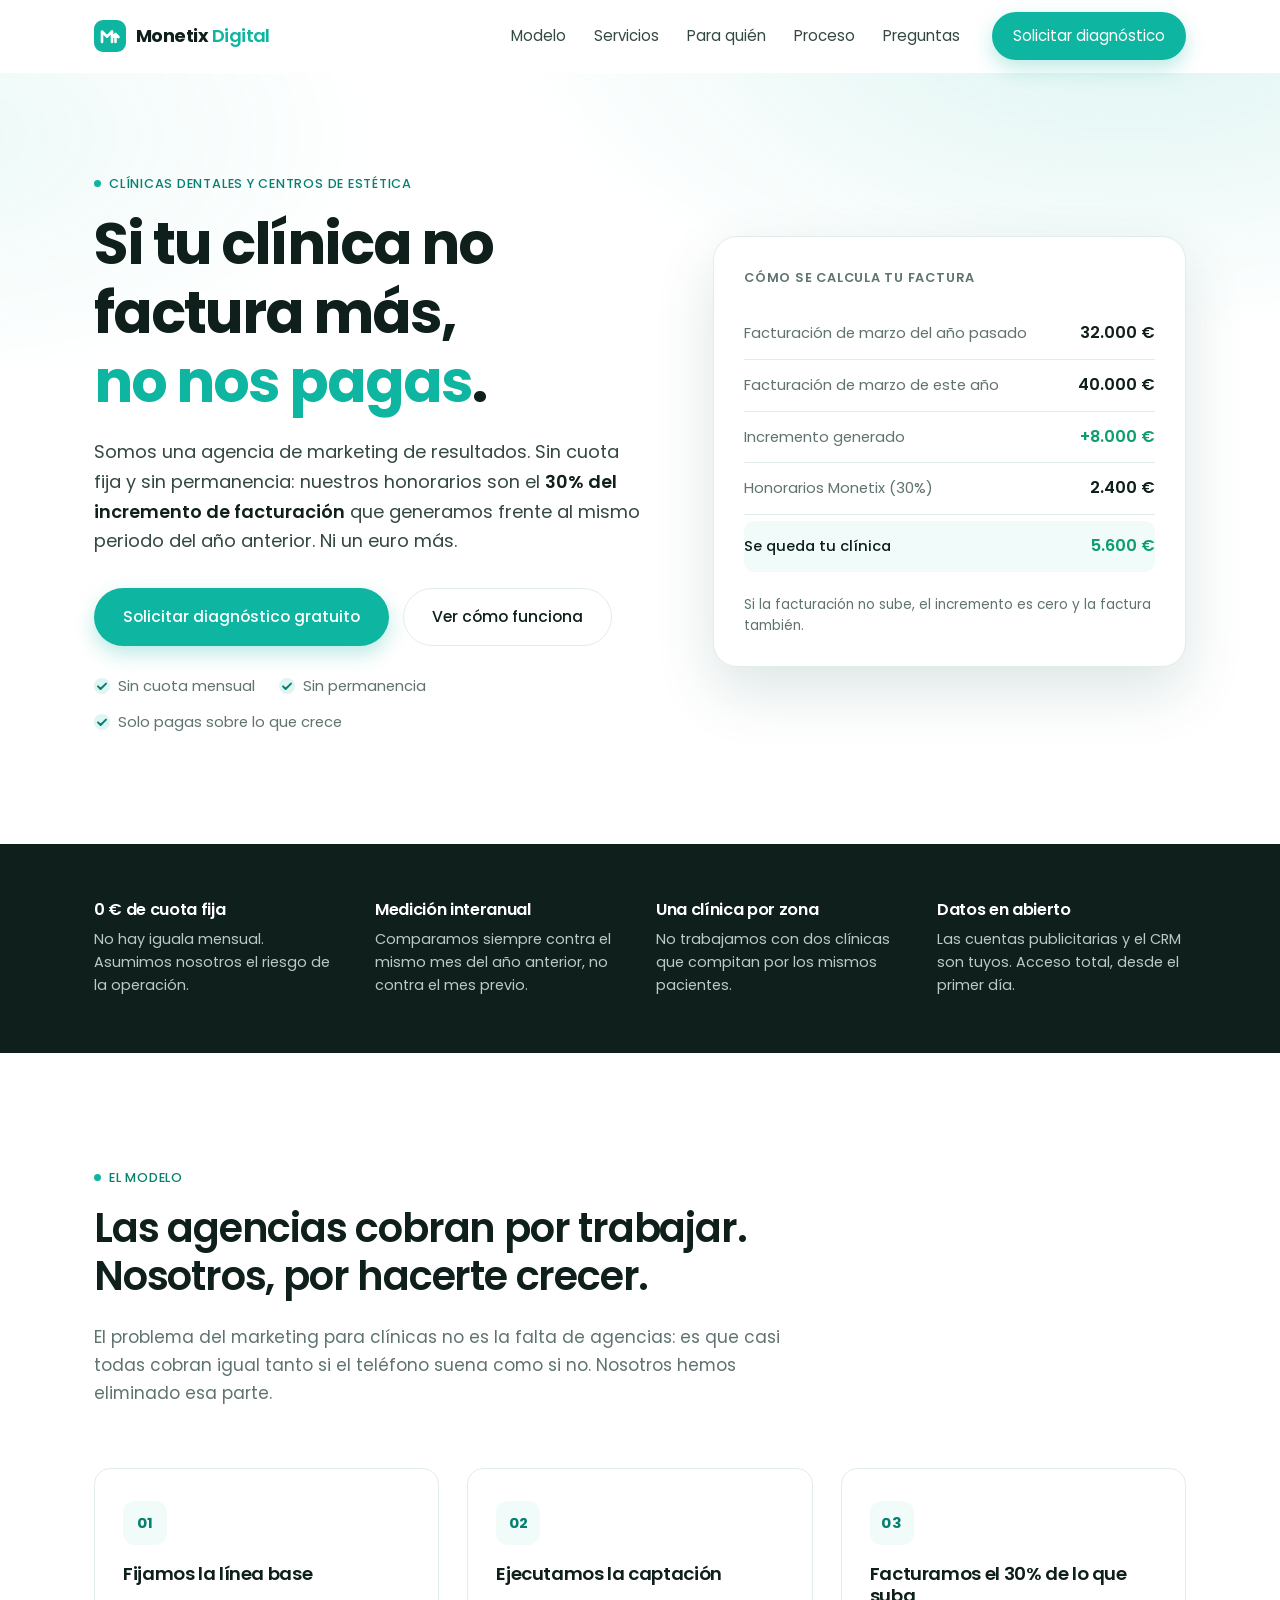
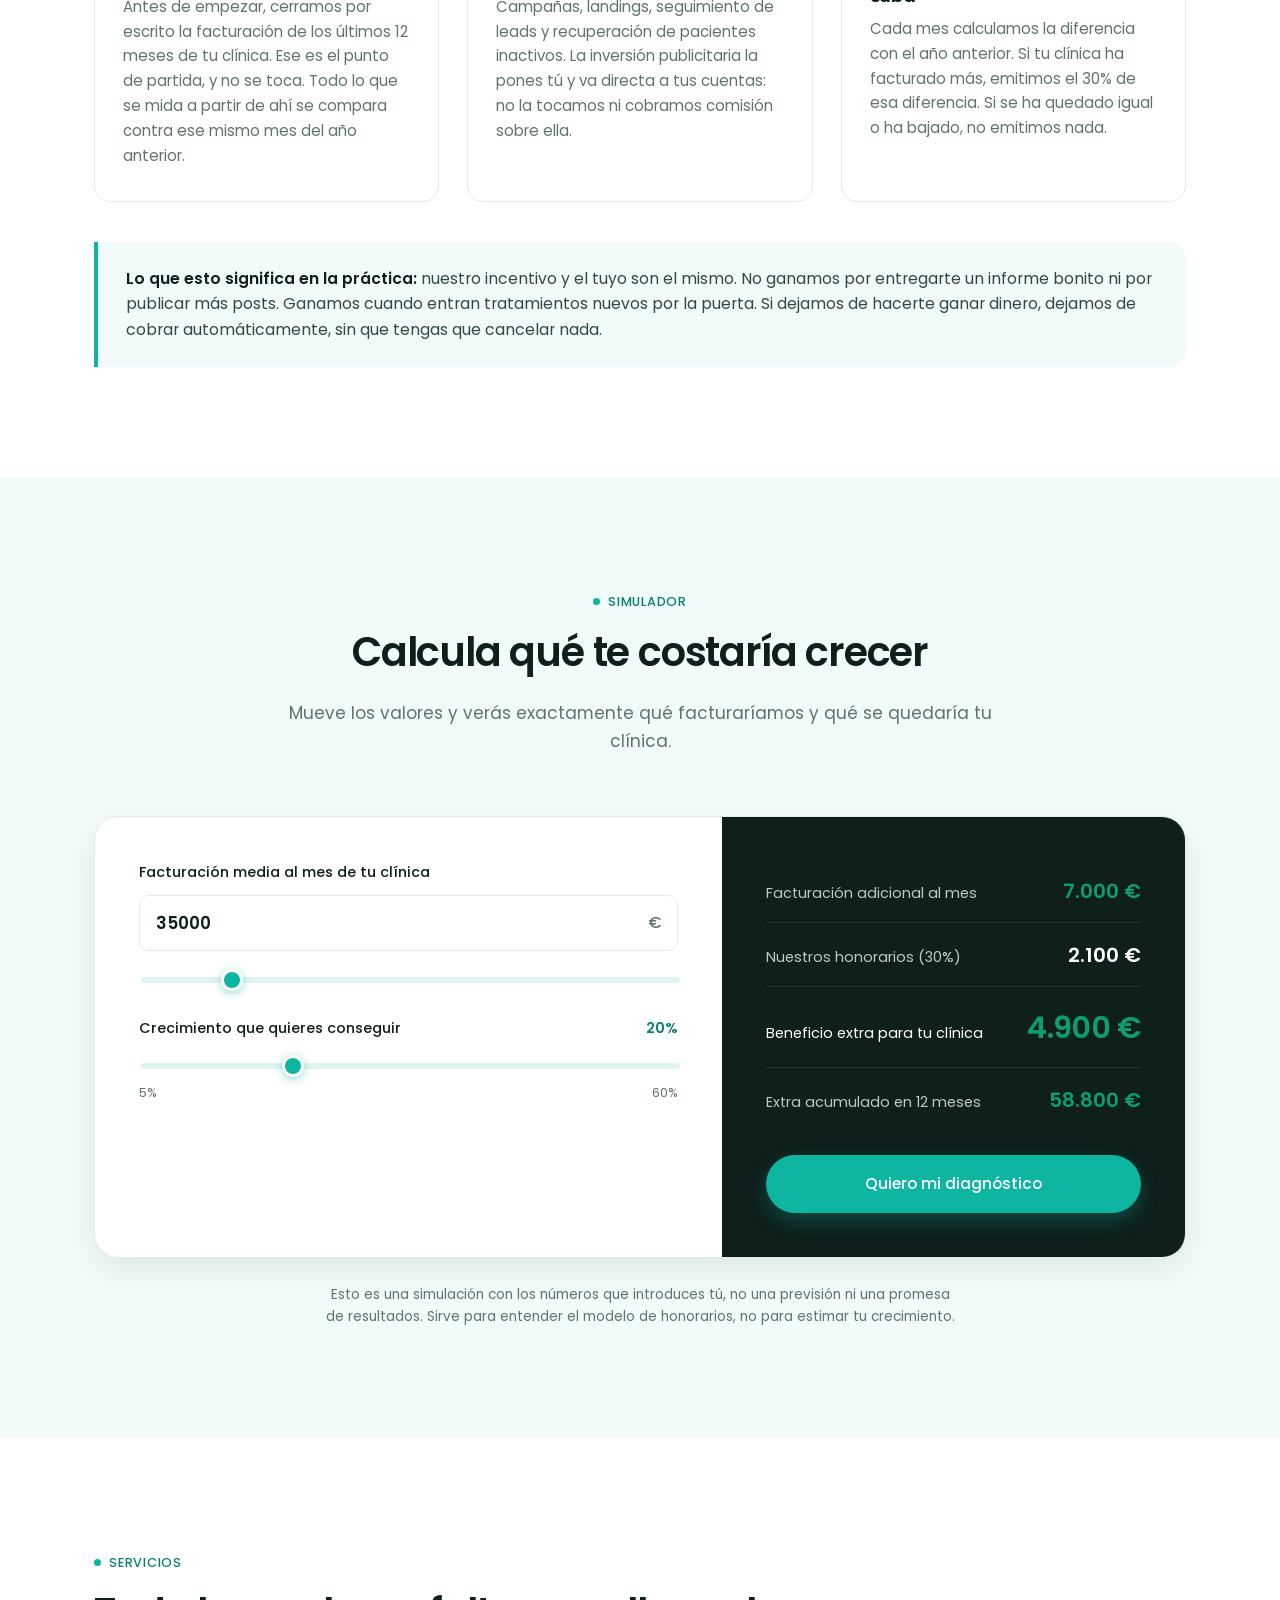
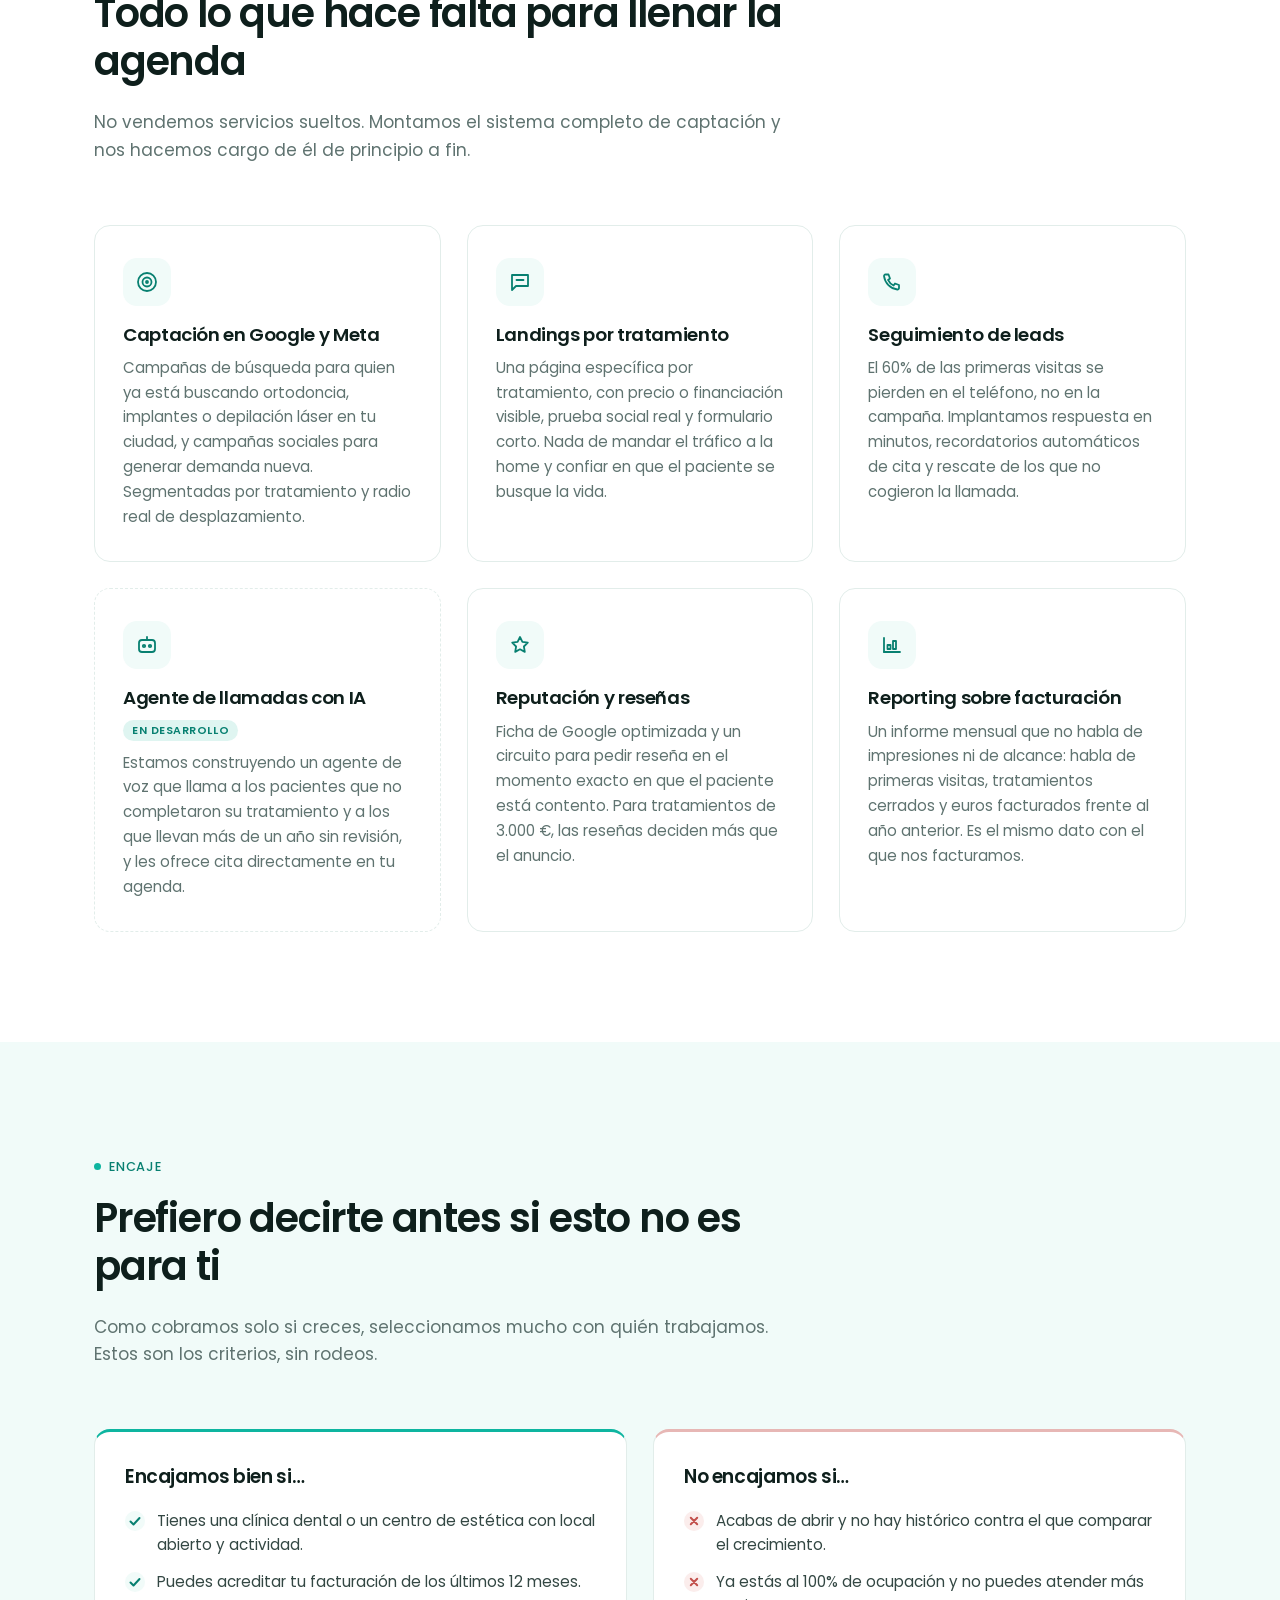
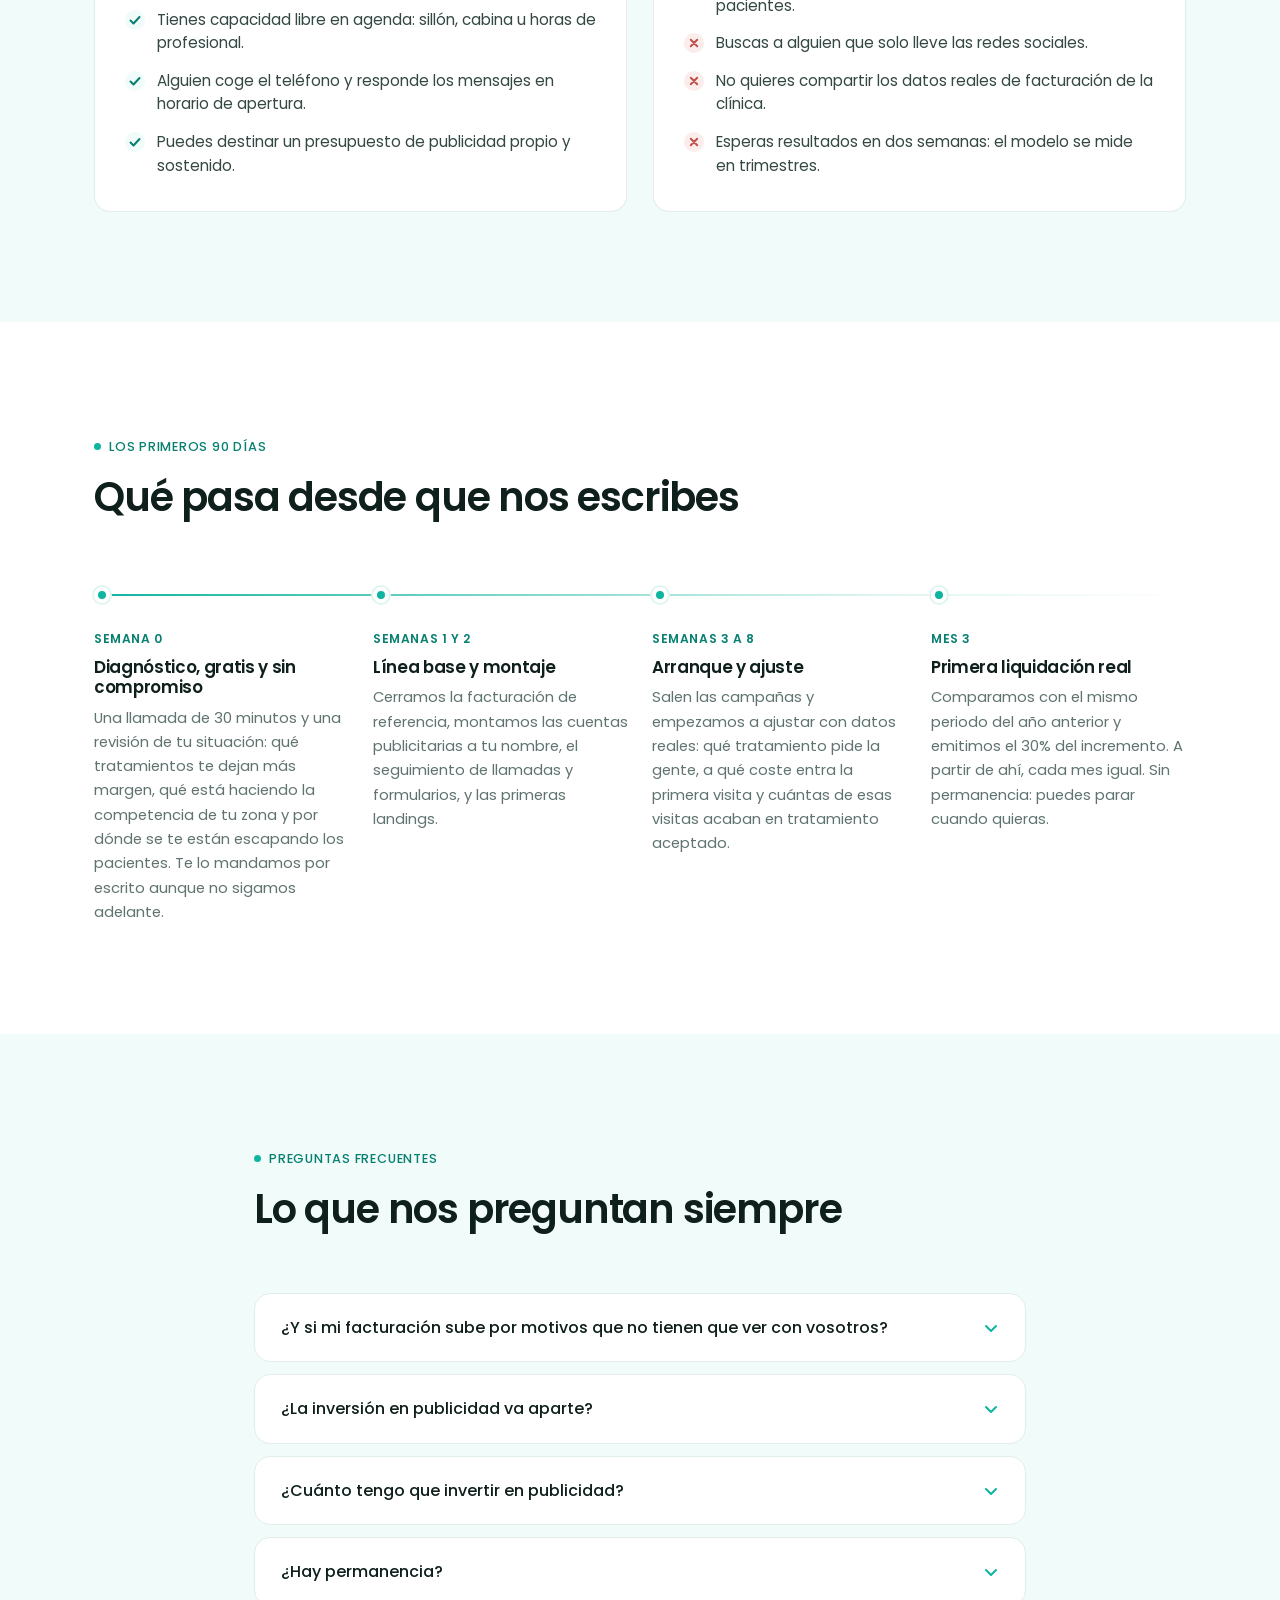
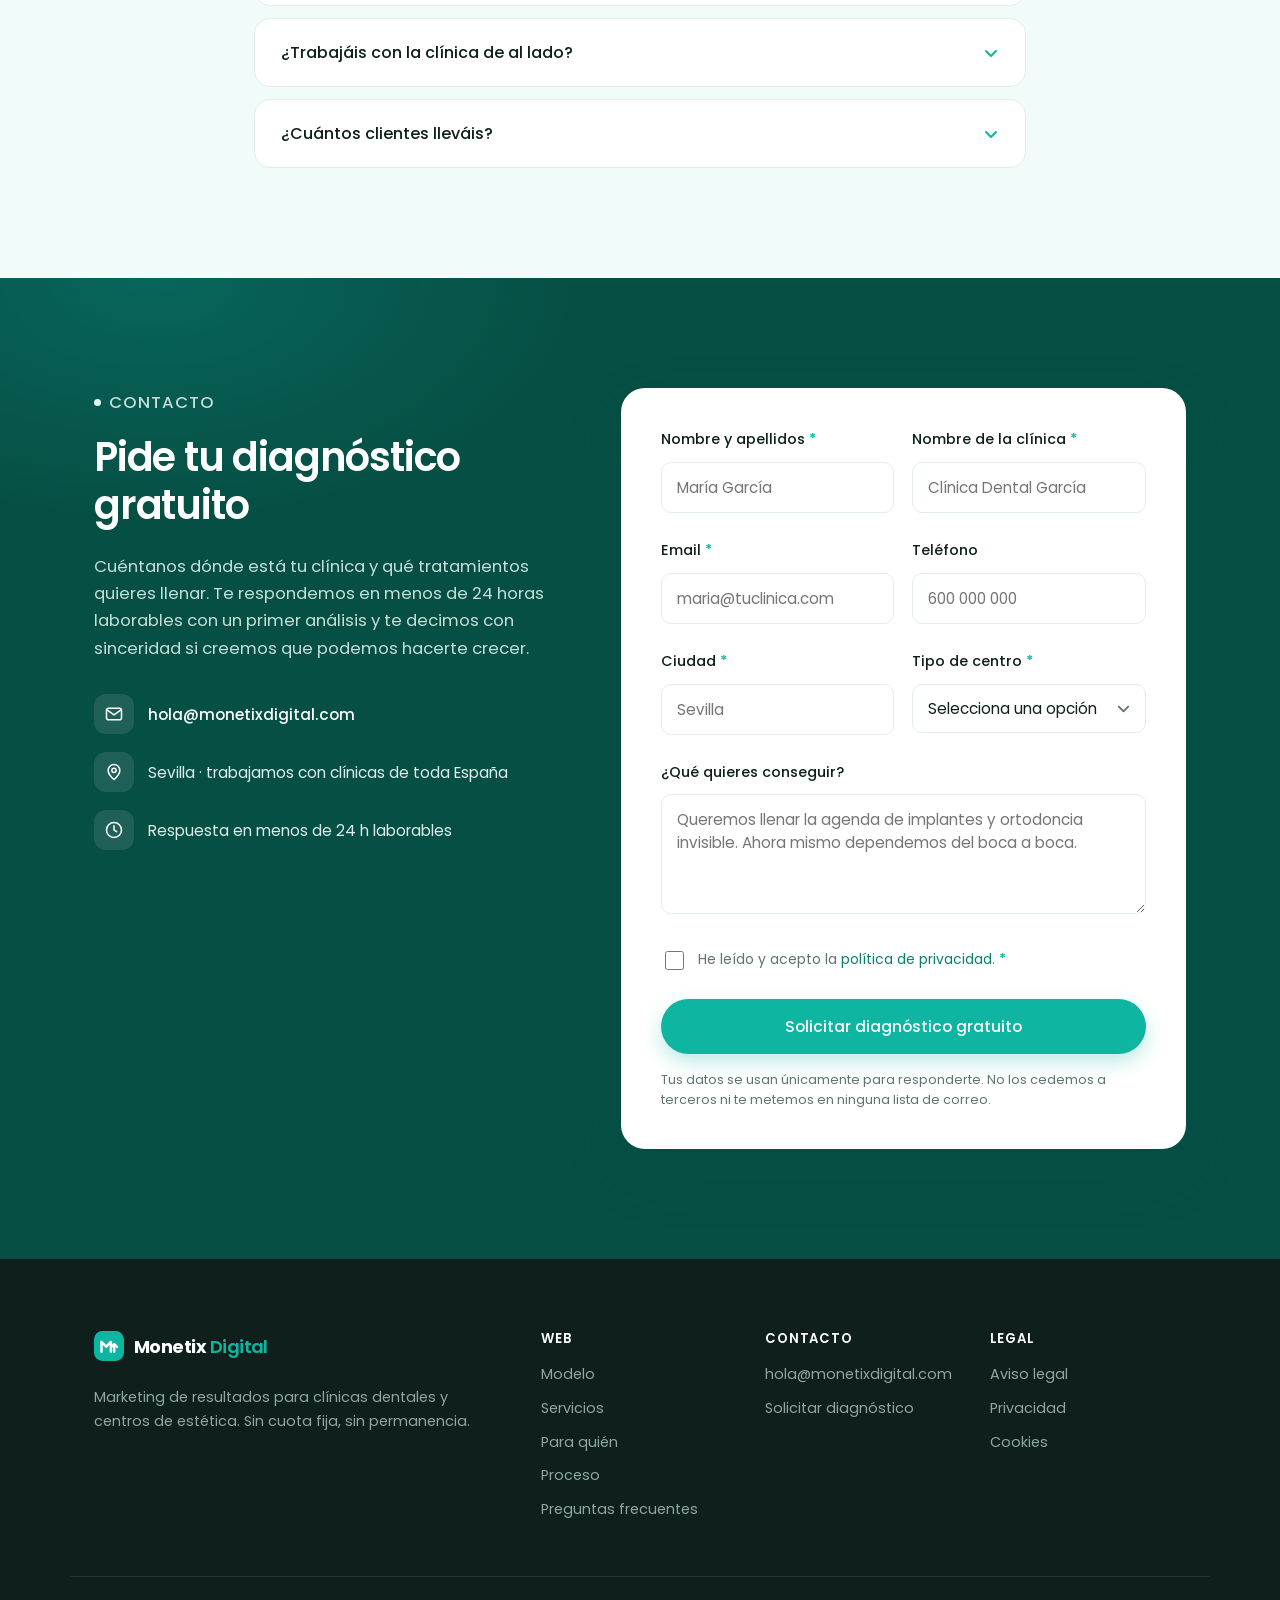
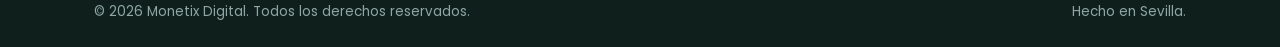
==== index.html @ 1154568d "Crear la web corporativa de Monetix Digital Landing estática (HTML, CSS y JS sin dependencias) para " ====
<!DOCTYPE html>
<html lang="es">
<head>
<meta charset="utf-8">
<meta name="viewport" content="width=device-width, initial-scale=1">
<title>Monetix Digital | Marketing de resultados para clínicas dentales y estética</title>
<meta name="description" content="Agencia de performance para clínicas dentales y centros de estética. Sin cuota fija y sin permanencia: cobramos el 30% del incremento de facturación que generamos. Si no creces, no pagas.">
<meta name="theme-color" content="#0EB5A0">
<link rel="canonical" href="https://monetixdigital.com/">
<link rel="icon" href="assets/img/favicon.svg" type="image/svg+xml">
<link rel="apple-touch-icon" href="assets/img/favicon.svg">

<meta property="og:type" content="website">
<meta property="og:locale" content="es_ES">
<meta property="og:site_name" content="Monetix Digital">
<meta property="og:title" content="Monetix Digital | Marketing de resultados para clínicas dentales y estética">
<meta property="og:description" content="Sin cuota fija y sin permanencia: cobramos el 30% del incremento de facturación que generamos. Si no creces, no pagas.">
<meta property="og:url" content="https://monetixdigital.com/">
<meta property="og:image" content="https://monetixdigital.com/assets/img/og-image.svg">
<meta name="twitter:card" content="summary_large_image">

<link rel="preload" href="assets/fonts/poppins-latin-400.woff2" as="font" type="font/woff2" crossorigin>
<link rel="preload" href="assets/fonts/poppins-latin-600.woff2" as="font" type="font/woff2" crossorigin>
<link rel="stylesheet" href="assets/css/fonts.css">
<link rel="stylesheet" href="assets/css/styles.css">

<script type="application/ld+json">
{
  "@context": "https://schema.org",
  "@type": "ProfessionalService",
  "name": "Monetix Digital",
  "description": "Agencia de marketing de resultados para clínicas dentales y centros de estética. Sin cuota fija: honorarios del 30% sobre el incremento de facturación interanual.",
  "url": "https://monetixdigital.com/",
  "email": "hola@monetixdigital.com",
  "areaServed": "ES",
  "serviceType": "Marketing de resultados para el sector salud y estética",
  "priceRange": "Sin cuota fija. 30% del incremento de facturación interanual."
}
</script>
</head>
<body>

<a class="skip-link" href="#contenido">Saltar al contenido</a>

<header class="header" id="header">
  <div class="container header__inner">
    <a class="logo" href="#inicio" aria-label="Monetix Digital, inicio">
      <span class="logo__mark" aria-hidden="true">
        <svg viewBox="0 0 32 32" width="32" height="32" role="presentation">
          <rect width="32" height="32" rx="9" fill="#0EB5A0"/>
          <path d="M8 22V11.5l5 5.2 5-5.2V22" stroke="#fff" stroke-width="2.6" stroke-linecap="round" stroke-linejoin="round" fill="none"/>
          <path d="M21.5 22V14m0 0 3 3m-3-3-3 3" stroke="#fff" stroke-width="2.6" stroke-linecap="round" stroke-linejoin="round" fill="none"/>
        </svg>
      </span>
      <span class="logo__text">Monetix<span> Digital</span></span>
    </a>

    <nav class="nav" id="nav" aria-label="Navegación principal">
      <a href="#modelo">Modelo</a>
      <a href="#servicios">Servicios</a>
      <a href="#para-quien">Para quién</a>
      <a href="#proceso">Proceso</a>
      <a href="#faq">Preguntas</a>
      <a class="btn btn--primary btn--sm nav__cta" href="#contacto">Solicitar diagnóstico</a>
    </nav>

    <button class="nav-toggle" id="navToggle" aria-expanded="false" aria-controls="nav" aria-label="Abrir menú">
      <span></span><span></span><span></span>
    </button>
  </div>
</header>

<main id="contenido">

  <!-- HERO -->
  <section class="hero" id="inicio">
    <div class="container hero__inner">
      <div class="hero__copy">
        <p class="eyebrow"><span class="dot"></span> Clínicas dentales y centros de estética</p>
        <h1>Si tu clínica no factura más, <span class="hl">no nos pagas</span>.</h1>
        <p class="lede">
          Somos una agencia de marketing de resultados. Sin cuota fija y sin permanencia:
          nuestros honorarios son el <strong>30% del incremento de facturación</strong> que
          generamos frente al mismo periodo del año anterior. Ni un euro más.
        </p>
        <div class="hero__actions">
          <a class="btn btn--primary" href="#contacto">Solicitar diagnóstico gratuito</a>
          <a class="btn btn--ghost" href="#modelo">Ver cómo funciona</a>
        </div>
        <ul class="hero__points">
          <li>Sin cuota mensual</li>
          <li>Sin permanencia</li>
          <li>Solo pagas sobre lo que crece</li>
        </ul>
      </div>

      <aside class="hero__card" aria-label="Ejemplo de cálculo de honorarios">
        <p class="hero__card-title">Cómo se calcula tu factura</p>
        <ul class="calc-rows">
          <li>
            <span>Facturación de marzo del año pasado</span>
            <strong>32.000 €</strong>
          </li>
          <li>
            <span>Facturación de marzo de este año</span>
            <strong>40.000 €</strong>
          </li>
          <li class="calc-rows__sum">
            <span>Incremento generado</span>
            <strong class="pos">+8.000 €</strong>
          </li>
          <li class="calc-rows__fee">
            <span>Honorarios Monetix (30%)</span>
            <strong>2.400 €</strong>
          </li>
          <li class="calc-rows__net">
            <span>Se queda tu clínica</span>
            <strong class="pos">5.600 €</strong>
          </li>
        </ul>
        <p class="hero__card-foot">
          Si la facturación no sube, el incremento es cero y la factura también.
        </p>
      </aside>
    </div>
  </section>

  <!-- BANDA DE VALOR -->
  <section class="strip" aria-label="Nuestros compromisos">
    <div class="container strip__grid">
      <div class="strip__item">
        <h3>0 € de cuota fija</h3>
        <p>No hay iguala mensual. Asumimos nosotros el riesgo de la operación.</p>
      </div>
      <div class="strip__item">
        <h3>Medición interanual</h3>
        <p>Comparamos siempre contra el mismo mes del año anterior, no contra el mes previo.</p>
      </div>
      <div class="strip__item">
        <h3>Una clínica por zona</h3>
        <p>No trabajamos con dos clínicas que compitan por los mismos pacientes.</p>
      </div>
      <div class="strip__item">
        <h3>Datos en abierto</h3>
        <p>Las cuentas publicitarias y el CRM son tuyos. Acceso total, desde el primer día.</p>
      </div>
    </div>
  </section>

  <!-- MODELO -->
  <section class="section" id="modelo">
    <div class="container">
      <div class="section__head">
        <p class="eyebrow"><span class="dot"></span> El modelo</p>
        <h2>Las agencias cobran por trabajar. Nosotros, por hacerte crecer.</h2>
        <p class="section__sub">
          El problema del marketing para clínicas no es la falta de agencias: es que casi todas
          cobran igual tanto si el teléfono suena como si no. Nosotros hemos eliminado esa parte.
        </p>
      </div>

      <ol class="steps">
        <li class="step">
          <span class="step__num">01</span>
          <h3>Fijamos la línea base</h3>
          <p>
            Antes de empezar, cerramos por escrito la facturación de los últimos 12 meses de tu
            clínica. Ese es el punto de partida, y no se toca. Todo lo que se mida a partir de ahí
            se compara contra ese mismo mes del año anterior.
          </p>
        </li>
        <li class="step">
          <span class="step__num">02</span>
          <h3>Ejecutamos la captación</h3>
          <p>
            Campañas, landings, seguimiento de leads y recuperación de pacientes inactivos.
            La inversión publicitaria la pones tú y va directa a tus cuentas: no la tocamos
            ni cobramos comisión sobre ella.
          </p>
        </li>
        <li class="step">
          <span class="step__num">03</span>
          <h3>Facturamos el 30% de lo que suba</h3>
          <p>
            Cada mes calculamos la diferencia con el año anterior. Si tu clínica ha facturado
            más, emitimos el 30% de esa diferencia. Si se ha quedado igual o ha bajado,
            no emitimos nada.
          </p>
        </li>
      </ol>

      <div class="note">
        <strong>Lo que esto significa en la práctica:</strong> nuestro incentivo y el tuyo son el mismo.
        No ganamos por entregarte un informe bonito ni por publicar más posts. Ganamos cuando entran
        tratamientos nuevos por la puerta. Si dejamos de hacerte ganar dinero, dejamos de cobrar
        automáticamente, sin que tengas que cancelar nada.
      </div>
    </div>
  </section>

  <!-- CALCULADORA -->
  <section class="section section--tint" id="calculadora">
    <div class="container">
      <div class="section__head section__head--center">
        <p class="eyebrow"><span class="dot"></span> Simulador</p>
        <h2>Calcula qué te costaría crecer</h2>
        <p class="section__sub">
          Mueve los valores y verás exactamente qué facturaríamos y qué se quedaría tu clínica.
        </p>
      </div>

      <div class="calc" id="calc">
        <div class="calc__controls">
          <div class="field">
            <label for="facturacion">Facturación media al mes de tu clínica</label>
            <div class="input-money">
              <input type="number" id="facturacion" value="35000" min="1000" max="500000" step="1000" inputmode="numeric">
              <span>€</span>
            </div>
            <input type="range" id="facturacionRange" value="35000" min="5000" max="200000" step="1000" aria-label="Facturación mensual con deslizador">
          </div>

          <div class="field">
            <label for="crecimiento">Crecimiento que quieres conseguir <output id="crecimientoOut">20%</output></label>
            <input type="range" id="crecimiento" value="20" min="5" max="60" step="1">
            <div class="range-scale"><span>5%</span><span>60%</span></div>
          </div>
        </div>

        <div class="calc__result" aria-live="polite">
          <div class="calc__result-row">
            <span>Facturación adicional al mes</span>
            <strong id="outIncremento" class="pos">7.000 €</strong>
          </div>
          <div class="calc__result-row">
            <span>Nuestros honorarios (30%)</span>
            <strong id="outFee">2.100 €</strong>
          </div>
          <div class="calc__result-row calc__result-row--main">
            <span>Beneficio extra para tu clínica</span>
            <strong id="outNeto" class="pos">4.900 €</strong>
          </div>
          <div class="calc__result-row calc__result-row--year">
            <span>Extra acumulado en 12 meses</span>
            <strong id="outAnual" class="pos">58.800 €</strong>
          </div>
          <a class="btn btn--primary btn--block" href="#contacto">Quiero mi diagnóstico</a>
        </div>
      </div>

      <p class="disclaimer">
        Esto es una simulación con los números que introduces tú, no una previsión ni una promesa
        de resultados. Sirve para entender el modelo de honorarios, no para estimar tu crecimiento.
      </p>
    </div>
  </section>

  <!-- SERVICIOS -->
  <section class="section" id="servicios">
    <div class="container">
      <div class="section__head">
        <p class="eyebrow"><span class="dot"></span> Servicios</p>
        <h2>Todo lo que hace falta para llenar la agenda</h2>
        <p class="section__sub">
          No vendemos servicios sueltos. Montamos el sistema completo de captación y nos hacemos
          cargo de él de principio a fin.
        </p>
      </div>

      <div class="cards">
        <article class="card">
          <span class="card__icon" aria-hidden="true">
            <svg viewBox="0 0 24 24" fill="none" stroke="currentColor" stroke-width="1.8" stroke-linecap="round" stroke-linejoin="round"><circle cx="12" cy="12" r="9"/><circle cx="12" cy="12" r="4.5"/><circle cx="12" cy="12" r="1"/></svg>
          </span>
          <h3>Captación en Google y Meta</h3>
          <p>
            Campañas de búsqueda para quien ya está buscando ortodoncia, implantes o depilación
            láser en tu ciudad, y campañas sociales para generar demanda nueva. Segmentadas por
            tratamiento y radio real de desplazamiento.
          </p>
        </article>

        <article class="card">
          <span class="card__icon" aria-hidden="true">
            <svg viewBox="0 0 24 24" fill="none" stroke="currentColor" stroke-width="1.8" stroke-linecap="round" stroke-linejoin="round"><path d="M4 5h16v11H8l-4 4z"/><path d="M8.5 10h7"/></svg>
          </span>
          <h3>Landings por tratamiento</h3>
          <p>
            Una página específica por tratamiento, con precio o financiación visible, prueba
            social real y formulario corto. Nada de mandar el tráfico a la home y confiar en
            que el paciente se busque la vida.
          </p>
        </article>

        <article class="card">
          <span class="card__icon" aria-hidden="true">
            <svg viewBox="0 0 24 24" fill="none" stroke="currentColor" stroke-width="1.8" stroke-linecap="round" stroke-linejoin="round"><path d="M5.5 4.5h3l1.5 4-2 1.4a12 12 0 0 0 5.6 5.6l1.4-2 4 1.5v3a1.5 1.5 0 0 1-1.7 1.5A15.5 15.5 0 0 1 4 6.2 1.5 1.5 0 0 1 5.5 4.5z"/></svg>
          </span>
          <h3>Seguimiento de leads</h3>
          <p>
            El 60% de las primeras visitas se pierden en el teléfono, no en la campaña.
            Implantamos respuesta en minutos, recordatorios automáticos de cita y rescate
            de los que no cogieron la llamada.
          </p>
        </article>

        <article class="card card--soon">
          <span class="card__icon" aria-hidden="true">
            <svg viewBox="0 0 24 24" fill="none" stroke="currentColor" stroke-width="1.8" stroke-linecap="round" stroke-linejoin="round"><rect x="4" y="7" width="16" height="12" rx="3"/><path d="M12 7V4"/><circle cx="9" cy="13" r="1.2"/><circle cx="15" cy="13" r="1.2"/></svg>
          </span>
          <h3>Agente de llamadas con IA <span class="tag">En desarrollo</span></h3>
          <p>
            Estamos construyendo un agente de voz que llama a los pacientes que no completaron
            su tratamiento y a los que llevan más de un año sin revisión, y les ofrece cita
            directamente en tu agenda.
          </p>
        </article>

        <article class="card">
          <span class="card__icon" aria-hidden="true">
            <svg viewBox="0 0 24 24" fill="none" stroke="currentColor" stroke-width="1.8" stroke-linecap="round" stroke-linejoin="round"><path d="m12 4 2.4 4.9 5.4.8-3.9 3.8.9 5.4-4.8-2.6-4.8 2.6.9-5.4L4.2 9.7l5.4-.8z"/></svg>
          </span>
          <h3>Reputación y reseñas</h3>
          <p>
            Ficha de Google optimizada y un circuito para pedir reseña en el momento exacto en
            que el paciente está contento. Para tratamientos de 3.000 €, las reseñas deciden
            más que el anuncio.
          </p>
        </article>

        <article class="card">
          <span class="card__icon" aria-hidden="true">
            <svg viewBox="0 0 24 24" fill="none" stroke="currentColor" stroke-width="1.8" stroke-linecap="round" stroke-linejoin="round"><path d="M4 19V5"/><path d="M4 19h16"/><rect x="7.5" y="12" width="3" height="4"/><rect x="13" y="8" width="3" height="8"/></svg>
          </span>
          <h3>Reporting sobre facturación</h3>
          <p>
            Un informe mensual que no habla de impresiones ni de alcance: habla de primeras
            visitas, tratamientos cerrados y euros facturados frente al año anterior. Es el
            mismo dato con el que nos facturamos.
          </p>
        </article>
      </div>
    </div>
  </section>

  <!-- PARA QUIEN -->
  <section class="section section--tint" id="para-quien">
    <div class="container">
      <div class="section__head">
        <p class="eyebrow"><span class="dot"></span> Encaje</p>
        <h2>Prefiero decirte antes si esto no es para ti</h2>
        <p class="section__sub">
          Como cobramos solo si creces, seleccionamos mucho con quién trabajamos. Estos son
          los criterios, sin rodeos.
        </p>
      </div>

      <div class="fit">
        <div class="fit__col fit__col--yes">
          <h3>Encajamos bien si…</h3>
          <ul>
            <li>Tienes una clínica dental o un centro de estética con local abierto y actividad.</li>
            <li>Puedes acreditar tu facturación de los últimos 12 meses.</li>
            <li>Tienes capacidad libre en agenda: sillón, cabina u horas de profesional.</li>
            <li>Alguien coge el teléfono y responde los mensajes en horario de apertura.</li>
            <li>Puedes destinar un presupuesto de publicidad propio y sostenido.</li>
          </ul>
        </div>
        <div class="fit__col fit__col--no">
          <h3>No encajamos si…</h3>
          <ul>
            <li>Acabas de abrir y no hay histórico contra el que comparar el crecimiento.</li>
            <li>Ya estás al 100% de ocupación y no puedes atender más pacientes.</li>
            <li>Buscas a alguien que solo lleve las redes sociales.</li>
            <li>No quieres compartir los datos reales de facturación de la clínica.</li>
            <li>Esperas resultados en dos semanas: el modelo se mide en trimestres.</li>
          </ul>
        </div>
      </div>
    </div>
  </section>

  <!-- PROCESO -->
  <section class="section" id="proceso">
    <div class="container">
      <div class="section__head">
        <p class="eyebrow"><span class="dot"></span> Los primeros 90 días</p>
        <h2>Qué pasa desde que nos escribes</h2>
      </div>

      <div class="timeline">
        <div class="tl">
          <span class="tl__tag">Semana 0</span>
          <h3>Diagnóstico, gratis y sin compromiso</h3>
          <p>
            Una llamada de 30 minutos y una revisión de tu situación: qué tratamientos te dejan
            más margen, qué está haciendo la competencia de tu zona y por dónde se te están
            escapando los pacientes. Te lo mandamos por escrito aunque no sigamos adelante.
          </p>
        </div>
        <div class="tl">
          <span class="tl__tag">Semanas 1 y 2</span>
          <h3>Línea base y montaje</h3>
          <p>
            Cerramos la facturación de referencia, montamos las cuentas publicitarias a tu
            nombre, el seguimiento de llamadas y formularios, y las primeras landings.
          </p>
        </div>
        <div class="tl">
          <span class="tl__tag">Semanas 3 a 8</span>
          <h3>Arranque y ajuste</h3>
          <p>
            Salen las campañas y empezamos a ajustar con datos reales: qué tratamiento pide la
            gente, a qué coste entra la primera visita y cuántas de esas visitas acaban en
            tratamiento aceptado.
          </p>
        </div>
        <div class="tl">
          <span class="tl__tag">Mes 3</span>
          <h3>Primera liquidación real</h3>
          <p>
            Comparamos con el mismo periodo del año anterior y emitimos el 30% del incremento.
            A partir de ahí, cada mes igual. Sin permanencia: puedes parar cuando quieras.
          </p>
        </div>
      </div>
    </div>
  </section>

  <!-- FAQ -->
  <section class="section section--tint" id="faq">
    <div class="container container--narrow">
      <div class="section__head">
        <p class="eyebrow"><span class="dot"></span> Preguntas frecuentes</p>
        <h2>Lo que nos preguntan siempre</h2>
      </div>

      <div class="faq">
        <details>
          <summary>¿Y si mi facturación sube por motivos que no tienen que ver con vosotros?</summary>
          <p>
            Es la pregunta justa. Por eso la línea base se fija por escrito antes de empezar y se
            revisa la estacionalidad de tu clínica. Si hay un factor externo evidente —abres una
            segunda consulta, cierra la clínica de enfrente, entras en una aseguradora nueva— se
            descuenta del cálculo. Lo pactamos en el contrato, no al final del mes.
          </p>
        </details>
        <details>
          <summary>¿La inversión en publicidad va aparte?</summary>
          <p>
            Sí. El presupuesto de anuncios lo pones tú y se paga directamente desde tus cuentas
            de Google y Meta, a tu nombre. No pasa por nosotros y no cobramos ningún porcentaje
            sobre él. Nuestros honorarios son única y exclusivamente ese 30% del incremento.
          </p>
        </details>
        <details>
          <summary>¿Cuánto tengo que invertir en publicidad?</summary>
          <p>
            Depende de tu ciudad y de los tratamientos que quieras potenciar, pero por debajo de
            cierto umbral no hay datos suficientes para optimizar y el modelo no funciona para
            ninguna de las dos partes. En el diagnóstico te damos una cifra concreta para tu caso
            antes de que te comprometas a nada.
          </p>
        </details>
        <details>
          <summary>¿Hay permanencia?</summary>
          <p>
            No. Puedes dejarlo cuando quieras avisando con 30 días, y te llevas las cuentas, las
            landings y los datos, porque siempre han estado a tu nombre. El modelo se sostiene
            porque nos interesa que te quedes por resultados, no por contrato.
          </p>
        </details>
        <details>
          <summary>¿Trabajáis con la clínica de al lado?</summary>
          <p>
            No. Trabajamos con una única clínica por zona de influencia. Si ya tenemos un cliente
            que compite por tus mismos pacientes, te lo decimos en la primera llamada.
          </p>
        </details>
        <details>
          <summary>¿Cuántos clientes lleváis?</summary>
          <p>
            Monetix Digital es un proyecto joven y estamos incorporando ahora las primeras
            clínicas. Preferimos decirlo claro antes que enseñarte logos prestados: lo que
            ponemos encima de la mesa es un modelo en el que no cobramos si no funcionamos, y
            plazas limitadas por zona mientras la cartera es pequeña.
          </p>
        </details>
      </div>
    </div>
  </section>

  <!-- CONTACTO -->
  <section class="section section--contact" id="contacto">
    <div class="container contact">
      <div class="contact__copy">
        <p class="eyebrow eyebrow--light"><span class="dot"></span> Contacto</p>
        <h2>Pide tu diagnóstico gratuito</h2>
        <p>
          Cuéntanos dónde está tu clínica y qué tratamientos quieres llenar. Te respondemos en
          menos de 24 horas laborables con un primer análisis y te decimos con sinceridad si
          creemos que podemos hacerte crecer.
        </p>
        <ul class="contact__list">
          <li>
            <span aria-hidden="true">
              <svg viewBox="0 0 24 24" fill="none" stroke="currentColor" stroke-width="1.8" stroke-linecap="round" stroke-linejoin="round"><rect x="3" y="5" width="18" height="14" rx="2.5"/><path d="m3.5 7 8.5 6 8.5-6"/></svg>
            </span>
            <a href="mailto:hola@monetixdigital.com">hola@monetixdigital.com</a>
          </li>
          <li>
            <span aria-hidden="true">
              <svg viewBox="0 0 24 24" fill="none" stroke="currentColor" stroke-width="1.8" stroke-linecap="round" stroke-linejoin="round"><path d="M12 21s7-5.6 7-11a7 7 0 1 0-14 0c0 5.4 7 11 7 11z"/><circle cx="12" cy="10" r="2.6"/></svg>
            </span>
            Sevilla · trabajamos con clínicas de toda España
          </li>
          <li>
            <span aria-hidden="true">
              <svg viewBox="0 0 24 24" fill="none" stroke="currentColor" stroke-width="1.8" stroke-linecap="round" stroke-linejoin="round"><circle cx="12" cy="12" r="9"/><path d="M12 7v5l3.2 2"/></svg>
            </span>
            Respuesta en menos de 24 h laborables
          </li>
        </ul>
      </div>

      <div class="contact__form-wrap">
        <form class="form" id="contactForm" method="post" action="api/contacto.php" novalidate>
          <div class="form__row">
            <div class="field">
              <label for="nombre">Nombre y apellidos <span class="req">*</span></label>
              <input type="text" id="nombre" name="nombre" required autocomplete="name" placeholder="María García">
            </div>
            <div class="field">
              <label for="clinica">Nombre de la clínica <span class="req">*</span></label>
              <input type="text" id="clinica" name="clinica" required autocomplete="organization" placeholder="Clínica Dental García">
            </div>
          </div>

          <div class="form__row">
            <div class="field">
              <label for="email">Email <span class="req">*</span></label>
              <input type="email" id="email" name="email" required autocomplete="email" placeholder="maria@tuclinica.com">
            </div>
            <div class="field">
              <label for="telefono">Teléfono</label>
              <input type="tel" id="telefono" name="telefono" autocomplete="tel" placeholder="600 000 000">
            </div>
          </div>

          <div class="form__row">
            <div class="field">
              <label for="ciudad">Ciudad <span class="req">*</span></label>
              <input type="text" id="ciudad" name="ciudad" required placeholder="Sevilla">
            </div>
            <div class="field">
              <label for="sector">Tipo de centro <span class="req">*</span></label>
              <select id="sector" name="sector" required>
                <option value="">Selecciona una opción</option>
                <option value="Clínica dental">Clínica dental</option>
                <option value="Centro de estética">Centro de estética</option>
                <option value="Medicina estética">Medicina estética</option>
                <option value="Otro">Otro</option>
              </select>
            </div>
          </div>

          <div class="field">
            <label for="mensaje">¿Qué quieres conseguir?</label>
            <textarea id="mensaje" name="mensaje" rows="4" placeholder="Queremos llenar la agenda de implantes y ortodoncia invisible. Ahora mismo dependemos del boca a boca."></textarea>
          </div>

          <!-- Trampa antispam: invisible para personas -->
          <div class="hp" aria-hidden="true">
            <label for="web">No rellenar este campo</label>
            <input type="text" id="web" name="web" tabindex="-1" autocomplete="off">
          </div>

          <div class="field field--check">
            <input type="checkbox" id="privacidad" name="privacidad" required>
            <label for="privacidad">
              He leído y acepto la <a href="privacidad.html" target="_blank" rel="noopener">política de privacidad</a>. <span class="req">*</span>
            </label>
          </div>

          <button type="submit" class="btn btn--primary btn--block" id="submitBtn">Solicitar diagnóstico gratuito</button>
          <p class="form__status" id="formStatus" role="status" aria-live="polite"></p>
          <p class="form__legal">
            Tus datos se usan únicamente para responderte. No los cedemos a terceros ni te
            metemos en ninguna lista de correo.
          </p>
        </form>
      </div>
    </div>
  </section>

</main>

<footer class="footer">
  <div class="container footer__inner">
    <div class="footer__brand">
      <a class="logo logo--footer" href="#inicio">
        <span class="logo__mark" aria-hidden="true">
          <svg viewBox="0 0 32 32" width="30" height="30" role="presentation">
            <rect width="32" height="32" rx="9" fill="#0EB5A0"/>
            <path d="M8 22V11.5l5 5.2 5-5.2V22" stroke="#fff" stroke-width="2.6" stroke-linecap="round" stroke-linejoin="round" fill="none"/>
            <path d="M21.5 22V14m0 0 3 3m-3-3-3 3" stroke="#fff" stroke-width="2.6" stroke-linecap="round" stroke-linejoin="round" fill="none"/>
          </svg>
        </span>
        <span class="logo__text">Monetix<span> Digital</span></span>
      </a>
      <p>
        Marketing de resultados para clínicas dentales y centros de estética.
        Sin cuota fija, sin permanencia.
      </p>
    </div>

    <nav class="footer__nav" aria-label="Enlaces del pie">
      <div>
        <h4>Web</h4>
        <a href="#modelo">Modelo</a>
        <a href="#servicios">Servicios</a>
        <a href="#para-quien">Para quién</a>
        <a href="#proceso">Proceso</a>
        <a href="#faq">Preguntas frecuentes</a>
      </div>
      <div>
        <h4>Contacto</h4>
        <a href="mailto:hola@monetixdigital.com">hola@monetixdigital.com</a>
        <a href="#contacto">Solicitar diagnóstico</a>
      </div>
      <div>
        <h4>Legal</h4>
        <a href="aviso-legal.html">Aviso legal</a>
        <a href="privacidad.html">Privacidad</a>
        <a href="cookies.html">Cookies</a>
      </div>
    </nav>
  </div>
  <div class="container footer__bottom">
    <p>&copy; <span id="year">2026</span> Monetix Digital. Todos los derechos reservados.</p>
    <p>Hecho en Sevilla.</p>
  </div>
</footer>

<script src="assets/js/main.js" defer></script>
</body>
</html>
---- assets/css/fonts.css ----
/* Poppins — auto-alojada. Evita la conexión con Google Fonts. */

/* latin */
@font-face {
  font-family: 'Poppins';
  font-style: normal;
  font-weight: 400;
  font-display: swap;
  src: url('../fonts/poppins-latin-400.woff2') format('woff2');
  unicode-range: U+0000-00FF, U+0131, U+0152-0153, U+02BB-02BC, U+02C6, U+02DA, U+02DC, U+0304, U+0308, U+0329, U+2000-206F, U+20AC, U+2122, U+2191, U+2193, U+2212, U+2215, U+FEFF, U+FFFD;
}

/* latin-ext */
@font-face {
  font-family: 'Poppins';
  font-style: normal;
  font-weight: 400;
  font-display: swap;
  src: url('../fonts/poppins-latin-ext-400.woff2') format('woff2');
  unicode-range: U+0100-02BA, U+02BD-02C5, U+02C7-02CC, U+02CE-02D7, U+02DD-02FF, U+0304, U+0308, U+0329, U+1D00-1DBF, U+1E00-1E9F, U+1EF2-1EFF, U+2020, U+20A0-20AB, U+20AD-20C0, U+2113, U+2C60-2C7F, U+A720-A7FF;
}

/* latin */
@font-face {
  font-family: 'Poppins';
  font-style: normal;
  font-weight: 500;
  font-display: swap;
  src: url('../fonts/poppins-latin-500.woff2') format('woff2');
  unicode-range: U+0000-00FF, U+0131, U+0152-0153, U+02BB-02BC, U+02C6, U+02DA, U+02DC, U+0304, U+0308, U+0329, U+2000-206F, U+20AC, U+2122, U+2191, U+2193, U+2212, U+2215, U+FEFF, U+FFFD;
}

/* latin-ext */
@font-face {
  font-family: 'Poppins';
  font-style: normal;
  font-weight: 500;
  font-display: swap;
  src: url('../fonts/poppins-latin-ext-500.woff2') format('woff2');
  unicode-range: U+0100-02BA, U+02BD-02C5, U+02C7-02CC, U+02CE-02D7, U+02DD-02FF, U+0304, U+0308, U+0329, U+1D00-1DBF, U+1E00-1E9F, U+1EF2-1EFF, U+2020, U+20A0-20AB, U+20AD-20C0, U+2113, U+2C60-2C7F, U+A720-A7FF;
}

/* latin */
@font-face {
  font-family: 'Poppins';
  font-style: normal;
  font-weight: 600;
  font-display: swap;
  src: url('../fonts/poppins-latin-600.woff2') format('woff2');
  unicode-range: U+0000-00FF, U+0131, U+0152-0153, U+02BB-02BC, U+02C6, U+02DA, U+02DC, U+0304, U+0308, U+0329, U+2000-206F, U+20AC, U+2122, U+2191, U+2193, U+2212, U+2215, U+FEFF, U+FFFD;
}

/* latin-ext */
@font-face {
  font-family: 'Poppins';
  font-style: normal;
  font-weight: 600;
  font-display: swap;
  src: url('../fonts/poppins-latin-ext-600.woff2') format('woff2');
  unicode-range: U+0100-02BA, U+02BD-02C5, U+02C7-02CC, U+02CE-02D7, U+02DD-02FF, U+0304, U+0308, U+0329, U+1D00-1DBF, U+1E00-1E9F, U+1EF2-1EFF, U+2020, U+20A0-20AB, U+20AD-20C0, U+2113, U+2C60-2C7F, U+A720-A7FF;
}

/* latin */
@font-face {
  font-family: 'Poppins';
  font-style: normal;
  font-weight: 700;
  font-display: swap;
  src: url('../fonts/poppins-latin-700.woff2') format('woff2');
  unicode-range: U+0000-00FF, U+0131, U+0152-0153, U+02BB-02BC, U+02C6, U+02DA, U+02DC, U+0304, U+0308, U+0329, U+2000-206F, U+20AC, U+2122, U+2191, U+2193, U+2212, U+2215, U+FEFF, U+FFFD;
}

/* latin-ext */
@font-face {
  font-family: 'Poppins';
  font-style: normal;
  font-weight: 700;
  font-display: swap;
  src: url('../fonts/poppins-latin-ext-700.woff2') format('woff2');
  unicode-range: U+0100-02BA, U+02BD-02C5, U+02C7-02CC, U+02CE-02D7, U+02DD-02FF, U+0304, U+0308, U+0329, U+1D00-1DBF, U+1E00-1E9F, U+1EF2-1EFF, U+2020, U+20A0-20AB, U+20AD-20C0, U+2113, U+2C60-2C7F, U+A720-A7FF;
}
---- assets/css/styles.css ----
/* =========================================================
   Monetix Digital — hoja de estilos principal
   Identidad: blanco + teal #0EB5A0, tipografía Poppins
   ========================================================= */

:root{
  --teal:#0EB5A0;
  --teal-600:#0A9B89;
  --teal-700:#088071;
  --teal-900:#064F45;
  --teal-050:#F1FBF9;
  --teal-100:#DFF5F1;

  --ink:#0E1F1C;
  --ink-700:#334743;
  --muted:#5F7370;
  --line:#E2EDEA;
  --white:#FFFFFF;
  --bg:#FFFFFF;

  --danger:#D9534F;
  --ok:#0E9E6E;

  --radius-sm:10px;
  --radius:16px;
  --radius-lg:24px;

  --shadow-sm:0 2px 8px rgba(14,31,28,.05);
  --shadow:0 12px 32px rgba(14,31,28,.08);
  --shadow-lg:0 24px 60px rgba(6,79,69,.14);

  --maxw:1140px;
  --pad:24px;

  --font:'Poppins',-apple-system,BlinkMacSystemFont,'Segoe UI',Roboto,Helvetica,Arial,sans-serif;
}

*,*::before,*::after{box-sizing:border-box;}

html{scroll-behavior:smooth;scroll-padding-top:88px;}

body{
  margin:0;
  font-family:var(--font);
  font-size:16px;
  line-height:1.65;
  color:var(--ink-700);
  background:var(--bg);
  -webkit-font-smoothing:antialiased;
  text-rendering:optimizeLegibility;
}

img{max-width:100%;display:block;}
svg{display:block;}

h1,h2,h3,h4{
  color:var(--ink);
  font-weight:600;
  line-height:1.2;
  letter-spacing:-.02em;
  margin:0 0 .6em;
}
h1{font-size:clamp(2.1rem,5.2vw,3.6rem);font-weight:700;letter-spacing:-.035em;}
h2{font-size:clamp(1.65rem,3.4vw,2.5rem);letter-spacing:-.03em;}
h3{font-size:1.15rem;}
p{margin:0 0 1em;}
a{color:var(--teal-700);text-decoration:none;}
a:hover{text-decoration:underline;}
strong{font-weight:600;color:var(--ink);}

::selection{background:var(--teal);color:#fff;}

:focus-visible{
  outline:3px solid var(--teal);
  outline-offset:2px;
  border-radius:4px;
}

.skip-link{
  position:absolute;left:-9999px;top:0;z-index:999;
  background:var(--teal);color:#fff;padding:12px 20px;border-radius:0 0 8px 0;
}
.skip-link:focus{left:0;}

.container{
  width:100%;max-width:var(--maxw);
  margin-inline:auto;
  padding-inline:var(--pad);
}
.container--narrow{max-width:820px;}

/* ---------------------------------------------------------
   Botones
   --------------------------------------------------------- */
.btn{
  display:inline-flex;align-items:center;justify-content:center;gap:8px;
  font-family:inherit;font-size:.98rem;font-weight:500;
  padding:15px 28px;border-radius:999px;border:1.5px solid transparent;
  cursor:pointer;text-decoration:none;white-space:nowrap;
  transition:transform .18s ease,box-shadow .18s ease,background-color .18s ease,color .18s ease,border-color .18s ease;
}
.btn:hover{text-decoration:none;}
.btn--primary{
  background:var(--teal);color:#fff;
  box-shadow:0 8px 20px rgba(14,181,160,.28);
}
.btn--primary:hover{background:var(--teal-600);transform:translateY(-2px);box-shadow:0 12px 26px rgba(14,181,160,.34);}
.btn--primary:active{transform:translateY(0);}
.btn--ghost{background:transparent;color:var(--ink);border-color:var(--line);}
.btn--ghost:hover{border-color:var(--teal);color:var(--teal-700);background:var(--teal-050);}
.btn--sm{padding:11px 20px;font-size:.9rem;}
.btn--block{width:100%;}
.btn[disabled]{opacity:.6;cursor:not-allowed;transform:none;}

/* ---------------------------------------------------------
   Cabecera
   --------------------------------------------------------- */
.header{
  position:sticky;top:0;z-index:100;
  background:rgba(255,255,255,.88);
  backdrop-filter:saturate(180%) blur(12px);
  -webkit-backdrop-filter:saturate(180%) blur(12px);
  border-bottom:1px solid transparent;
  transition:border-color .2s ease,box-shadow .2s ease;
}
.header.is-stuck{border-bottom-color:var(--line);box-shadow:var(--shadow-sm);}
.header__inner{display:flex;align-items:center;justify-content:space-between;gap:24px;height:72px;}

.logo{display:inline-flex;align-items:center;gap:10px;text-decoration:none;}
.logo:hover{text-decoration:none;}
.logo__mark{display:block;flex:none;}
.logo__text{
  font-weight:700;font-size:1.12rem;color:var(--ink);letter-spacing:-.03em;
}
.logo__text span{color:var(--teal);font-weight:600;}

.nav{display:flex;align-items:center;gap:28px;}
.nav a{
  color:var(--ink-700);font-size:.94rem;font-weight:400;text-decoration:none;
  position:relative;transition:color .18s ease;
}
.nav a:not(.btn):hover{color:var(--teal-700);text-decoration:none;}
.nav a:not(.btn)::after{
  content:"";position:absolute;left:0;right:100%;bottom:-6px;height:2px;
  background:var(--teal);border-radius:2px;transition:right .22s ease;
}
.nav a:not(.btn):hover::after{right:0;}
.nav__cta{margin-left:4px;color:#fff !important;}

.nav-toggle{
  display:none;flex-direction:column;justify-content:center;gap:5px;
  width:44px;height:44px;padding:0 10px;
  background:none;border:1px solid var(--line);border-radius:12px;cursor:pointer;
}
.nav-toggle span{display:block;height:2px;background:var(--ink);border-radius:2px;transition:transform .22s ease,opacity .18s ease;}
.nav-toggle[aria-expanded="true"] span:nth-child(1){transform:translateY(7px) rotate(45deg);}
.nav-toggle[aria-expanded="true"] span:nth-child(2){opacity:0;}
.nav-toggle[aria-expanded="true"] span:nth-child(3){transform:translateY(-7px) rotate(-45deg);}

/* ---------------------------------------------------------
   Elementos comunes
   --------------------------------------------------------- */
.eyebrow{
  display:inline-flex;align-items:center;gap:8px;
  font-size:.8rem;font-weight:500;letter-spacing:.06em;text-transform:uppercase;
  color:var(--teal-700);margin:0 0 16px;
}
.eyebrow .dot{width:7px;height:7px;border-radius:50%;background:var(--teal);flex:none;}
.eyebrow--light{color:var(--teal-100);}
.eyebrow--light .dot{background:var(--teal-100);}

.section{padding:clamp(64px,9vw,110px) 0;}
.section--tint{background:var(--teal-050);}
.section__head{max-width:720px;margin-bottom:clamp(40px,5vw,60px);}
.section__head--center{margin-inline:auto;text-align:center;}
.section__head--center .eyebrow{justify-content:center;}
.section__sub{font-size:1.06rem;color:var(--muted);margin:0;}

.hl{
  color:var(--teal);
  position:relative;
  white-space:nowrap;
}

/* ---------------------------------------------------------
   Hero
   --------------------------------------------------------- */
.hero{
  position:relative;overflow:hidden;
  padding:clamp(56px,8vw,96px) 0 clamp(64px,9vw,110px);
  background:
    radial-gradient(1000px 520px at 88% -8%, rgba(14,181,160,.14), transparent 62%),
    radial-gradient(760px 420px at -6% 8%, rgba(14,181,160,.08), transparent 60%),
    var(--white);
}
.hero__inner{
  display:grid;grid-template-columns:1.08fr .92fr;gap:clamp(32px,5vw,64px);
  align-items:center;
}
.hero__copy h1{margin-bottom:20px;}
.lede{font-size:1.12rem;color:var(--ink-700);max-width:34em;margin-bottom:32px;}
.hero__actions{display:flex;flex-wrap:wrap;gap:14px;margin-bottom:28px;}
.hero__points{
  list-style:none;display:flex;flex-wrap:wrap;gap:12px 24px;
  margin:0;padding:0;font-size:.92rem;color:var(--muted);
}
.hero__points li{display:flex;align-items:center;gap:8px;}
.hero__points li::before{
  content:"";width:16px;height:16px;flex:none;border-radius:50%;
  background:var(--teal-100);
  background-image:url("data:image/svg+xml,%3Csvg xmlns='http://www.w3.org/2000/svg' viewBox='0 0 16 16'%3E%3Cpath d='M4 8.4l2.6 2.6L12 5.6' fill='none' stroke='%23088071' stroke-width='2' stroke-linecap='round' stroke-linejoin='round'/%3E%3C/svg%3E");
  background-size:contain;
}

.hero__card{
  background:#fff;border:1px solid var(--line);border-radius:var(--radius-lg);
  padding:30px;box-shadow:var(--shadow-lg);
}
.hero__card-title{
  font-size:.8rem;font-weight:600;letter-spacing:.06em;text-transform:uppercase;
  color:var(--muted);margin:0 0 20px;
}
.calc-rows{list-style:none;margin:0 0 18px;padding:0;}
.calc-rows li{
  display:flex;align-items:baseline;justify-content:space-between;gap:16px;
  padding:12px 0;border-bottom:1px solid var(--line);
  font-size:.92rem;color:var(--muted);
}
.calc-rows li strong{font-size:1.02rem;font-weight:600;color:var(--ink);white-space:nowrap;}
.calc-rows__sum{border-bottom-width:1px;}
.calc-rows__sum strong,.calc-rows__net strong{font-size:1.15rem;}
.calc-rows__fee{color:var(--teal-700);}
.calc-rows__fee strong{color:var(--teal-700);}
.calc-rows__net{
  border-bottom:none !important;margin-top:6px;padding:16px 18px;
  background:var(--teal-050);border-radius:var(--radius-sm);
}
.calc-rows__net span{color:var(--ink);font-weight:500;}
.pos{color:var(--ok) !important;}
.hero__card-foot{
  margin:0;font-size:.85rem;color:var(--muted);line-height:1.55;
  padding-top:4px;
}

/* ---------------------------------------------------------
   Banda de valor
   --------------------------------------------------------- */
.strip{
  background:var(--ink);color:#B9CBC7;
  padding:clamp(40px,5vw,56px) 0;
}
.strip__grid{
  display:grid;grid-template-columns:repeat(4,1fr);gap:32px;
}
.strip__item h3{color:#fff;font-size:1.02rem;margin-bottom:8px;}
.strip__item p{margin:0;font-size:.9rem;line-height:1.6;}

/* ---------------------------------------------------------
   Pasos del modelo
   --------------------------------------------------------- */
.steps{
  list-style:none;margin:0 0 40px;padding:0;
  display:grid;grid-template-columns:repeat(3,1fr);gap:28px;
  counter-reset:step;
}
.step{
  background:#fff;border:1px solid var(--line);border-radius:var(--radius);
  padding:32px 28px;position:relative;
  transition:transform .2s ease,box-shadow .2s ease,border-color .2s ease;
}
.step:hover{transform:translateY(-4px);box-shadow:var(--shadow);border-color:var(--teal-100);}
.step__num{
  display:inline-flex;align-items:center;justify-content:center;
  width:44px;height:44px;border-radius:12px;
  background:var(--teal-050);color:var(--teal-700);
  font-weight:700;font-size:.92rem;letter-spacing:.02em;
  margin-bottom:18px;
}
.step h3{margin-bottom:10px;}
.step p{margin:0;font-size:.94rem;color:var(--muted);}

.note{
  border-left:4px solid var(--teal);
  background:var(--teal-050);
  padding:24px 28px;border-radius:0 var(--radius) var(--radius) 0;
  font-size:.98rem;color:var(--ink-700);
}
.note strong{display:inline;}

/* ---------------------------------------------------------
   Calculadora
   --------------------------------------------------------- */
.calc{
  display:grid;grid-template-columns:1.15fr .85fr;gap:0;
  background:#fff;border:1px solid var(--line);border-radius:var(--radius-lg);
  overflow:hidden;box-shadow:var(--shadow);
}
.calc__controls{padding:clamp(28px,4vw,44px);}
.calc__result{
  padding:clamp(28px,4vw,44px);
  background:var(--ink);color:#B9CBC7;
  display:flex;flex-direction:column;justify-content:center;gap:2px;
}
.calc__result-row{
  display:flex;align-items:baseline;justify-content:space-between;gap:16px;
  padding:14px 0;border-bottom:1px solid rgba(255,255,255,.1);
  font-size:.9rem;
}
.calc__result-row strong{font-size:1.25rem;font-weight:600;color:#fff;white-space:nowrap;}
.calc__result-row--main strong{font-size:1.9rem;letter-spacing:-.02em;}
.calc__result-row--main span{color:#fff;}
.calc__result-row--year{border-bottom:none;}
.calc__result .btn{margin-top:22px;}

.field{margin-bottom:26px;}
.field:last-child{margin-bottom:0;}
.field label{
  display:block;font-size:.9rem;font-weight:500;color:var(--ink);margin-bottom:10px;
}
.field output{
  float:right;color:var(--teal-700);font-weight:600;
  font-variant-numeric:tabular-nums;
}
.input-money{position:relative;margin-bottom:14px;}
.input-money input{
  width:100%;padding:14px 44px 14px 16px;
  font-family:inherit;font-size:1.05rem;font-weight:600;color:var(--ink);
  border:1.5px solid var(--line);border-radius:var(--radius-sm);
  background:#fff;
  -moz-appearance:textfield;
}
.input-money input::-webkit-outer-spin-button,
.input-money input::-webkit-inner-spin-button{-webkit-appearance:none;margin:0;}
.input-money input:focus{border-color:var(--teal);outline:none;box-shadow:0 0 0 3px rgba(14,181,160,.16);}
.input-money span{
  position:absolute;right:16px;top:50%;transform:translateY(-50%);
  color:var(--muted);font-weight:500;pointer-events:none;
}
.range-scale{
  display:flex;justify-content:space-between;
  font-size:.78rem;color:var(--muted);margin-top:6px;
}

input[type=range]{
  -webkit-appearance:none;appearance:none;
  width:100%;height:6px;border-radius:999px;
  background:var(--teal-100);cursor:pointer;
}
input[type=range]::-webkit-slider-thumb{
  -webkit-appearance:none;appearance:none;
  width:22px;height:22px;border-radius:50%;
  background:var(--teal);border:3px solid #fff;
  box-shadow:0 2px 8px rgba(14,181,160,.45);
  cursor:pointer;
}
input[type=range]::-moz-range-thumb{
  width:18px;height:18px;border-radius:50%;
  background:var(--teal);border:3px solid #fff;
  box-shadow:0 2px 8px rgba(14,181,160,.45);cursor:pointer;
}

.disclaimer{
  max-width:640px;margin:26px auto 0;text-align:center;
  font-size:.85rem;color:var(--muted);line-height:1.6;
}

/* ---------------------------------------------------------
   Tarjetas de servicios
   --------------------------------------------------------- */
.cards{
  display:grid;grid-template-columns:repeat(3,1fr);gap:26px;
}
.card{
  background:#fff;border:1px solid var(--line);border-radius:var(--radius);
  padding:32px 28px;
  transition:transform .2s ease,box-shadow .2s ease,border-color .2s ease;
}
.card:hover{transform:translateY(-4px);box-shadow:var(--shadow);border-color:var(--teal-100);}
.card__icon{
  display:inline-flex;align-items:center;justify-content:center;
  width:48px;height:48px;border-radius:14px;
  background:var(--teal-050);color:var(--teal-700);
  margin-bottom:18px;
}
.card__icon svg{width:24px;height:24px;}
.card h3{margin-bottom:10px;display:flex;align-items:center;gap:10px;flex-wrap:wrap;}
.card p{margin:0;font-size:.94rem;color:var(--muted);}
.tag{
  font-size:.68rem;font-weight:600;letter-spacing:.05em;text-transform:uppercase;
  color:var(--teal-700);background:var(--teal-100);
  padding:4px 9px;border-radius:999px;white-space:nowrap;
}
.card--soon{border-style:dashed;}

/* ---------------------------------------------------------
   Encaje (para quién)
   --------------------------------------------------------- */
.fit{display:grid;grid-template-columns:1fr 1fr;gap:26px;}
.fit__col{
  background:#fff;border:1px solid var(--line);border-radius:var(--radius);
  padding:34px 30px;
}
.fit__col h3{font-size:1.18rem;margin-bottom:20px;}
.fit__col ul{list-style:none;margin:0;padding:0;display:grid;gap:14px;}
.fit__col li{
  position:relative;padding-left:32px;font-size:.95rem;color:var(--ink-700);line-height:1.55;
}
.fit__col li::before{
  content:"";position:absolute;left:0;top:2px;
  width:20px;height:20px;border-radius:50%;background-size:20px 20px;
}
.fit__col--yes{border-top:3px solid var(--teal);}
.fit__col--yes li::before{
  background-color:var(--teal-050);
  background-image:url("data:image/svg+xml,%3Csvg xmlns='http://www.w3.org/2000/svg' viewBox='0 0 20 20'%3E%3Cpath d='M5.5 10.5l3 3 6-6.5' fill='none' stroke='%23088071' stroke-width='2' stroke-linecap='round' stroke-linejoin='round'/%3E%3C/svg%3E");
}
.fit__col--no{border-top:3px solid #E7B7B5;}
.fit__col--no li::before{
  background-color:#FBEDEC;
  background-image:url("data:image/svg+xml,%3Csvg xmlns='http://www.w3.org/2000/svg' viewBox='0 0 20 20'%3E%3Cpath d='M6.8 6.8l6.4 6.4M13.2 6.8l-6.4 6.4' fill='none' stroke='%23C2504C' stroke-width='2' stroke-linecap='round'/%3E%3C/svg%3E");
}

/* ---------------------------------------------------------
   Timeline del proceso
   --------------------------------------------------------- */
.timeline{
  display:grid;grid-template-columns:repeat(4,1fr);gap:24px;
  position:relative;
}
.timeline::before{
  content:"";position:absolute;left:0;right:0;top:13px;height:2px;
  /* La línea arranca en el primer hito y se desvanece tras el último. */
  background:linear-gradient(90deg,var(--teal),var(--teal-100) 72%,transparent);
}
.tl{position:relative;padding-top:44px;}
.tl::before{
  content:"";position:absolute;left:0;top:6px;
  width:16px;height:16px;border-radius:50%;
  background:var(--teal);border:4px solid #fff;
  box-shadow:0 0 0 2px var(--teal-100);
}
.tl__tag{
  display:inline-block;font-size:.76rem;font-weight:600;letter-spacing:.05em;
  text-transform:uppercase;color:var(--teal-700);margin-bottom:8px;
}
.tl h3{font-size:1.05rem;margin-bottom:8px;}
.tl p{margin:0;font-size:.92rem;color:var(--muted);}

/* ---------------------------------------------------------
   FAQ
   --------------------------------------------------------- */
.faq{display:grid;gap:12px;}
.faq details{
  background:#fff;border:1px solid var(--line);border-radius:var(--radius);
  padding:0 26px;transition:border-color .18s ease,box-shadow .18s ease;
}
.faq details[open]{border-color:var(--teal-100);box-shadow:var(--shadow-sm);}
.faq summary{
  list-style:none;cursor:pointer;
  padding:22px 40px 22px 0;position:relative;
  font-weight:500;color:var(--ink);font-size:1rem;line-height:1.45;
}
.faq summary::-webkit-details-marker{display:none;}
.faq summary::after{
  content:"";position:absolute;right:0;top:26px;
  width:16px;height:16px;
  background-image:url("data:image/svg+xml,%3Csvg xmlns='http://www.w3.org/2000/svg' viewBox='0 0 16 16'%3E%3Cpath d='M3 6l5 5 5-5' fill='none' stroke='%230EB5A0' stroke-width='2' stroke-linecap='round' stroke-linejoin='round'/%3E%3C/svg%3E");
  background-size:contain;background-repeat:no-repeat;
  transition:transform .22s ease;
}
.faq details[open] summary::after{transform:rotate(180deg);}
.faq details p{
  margin:0;padding:0 0 24px;font-size:.95rem;color:var(--muted);
  border-top:1px solid var(--line);padding-top:18px;
}

/* ---------------------------------------------------------
   Contacto
   --------------------------------------------------------- */
.section--contact{
  background:
    radial-gradient(700px 400px at 12% 0%, rgba(14,181,160,.22), transparent 60%),
    var(--teal-900);
  color:#C6DDD9;
}
.contact{
  display:grid;grid-template-columns:.9fr 1.1fr;gap:clamp(36px,5vw,64px);
  align-items:start;
}
.contact__copy h2{color:#fff;}
.contact__copy p{color:#C6DDD9;font-size:1.04rem;max-width:34em;}
.contact__list{list-style:none;margin:32px 0 0;padding:0;display:grid;gap:18px;}
.contact__list li{display:flex;align-items:center;gap:14px;font-size:.96rem;color:#DCEDEA;}
.contact__list li span{
  display:inline-flex;align-items:center;justify-content:center;flex:none;
  width:40px;height:40px;border-radius:12px;
  background:rgba(255,255,255,.1);color:#fff;
}
.contact__list li span svg{width:20px;height:20px;}
.contact__list a{color:#fff;font-weight:500;}

.contact__form-wrap{
  background:#fff;border-radius:var(--radius-lg);
  padding:clamp(28px,4vw,40px);box-shadow:var(--shadow-lg);
}
.form__row{display:grid;grid-template-columns:1fr 1fr;gap:18px;}
.form input[type=text],
.form input[type=email],
.form input[type=tel],
.form select,
.form textarea{
  width:100%;padding:13px 15px;
  font-family:inherit;font-size:.95rem;color:var(--ink);
  border:1.5px solid var(--line);border-radius:var(--radius-sm);
  background:#fff;transition:border-color .16s ease,box-shadow .16s ease;
}
.form textarea{resize:vertical;min-height:110px;}
.form select{
  appearance:none;
  background-image:url("data:image/svg+xml,%3Csvg xmlns='http://www.w3.org/2000/svg' viewBox='0 0 16 16'%3E%3Cpath d='M3 6l5 5 5-5' fill='none' stroke='%235F7370' stroke-width='2' stroke-linecap='round' stroke-linejoin='round'/%3E%3C/svg%3E");
  background-repeat:no-repeat;background-position:right 14px center;background-size:15px;
  padding-right:40px;cursor:pointer;
}
.form input:focus,.form select:focus,.form textarea:focus{
  border-color:var(--teal);outline:none;box-shadow:0 0 0 3px rgba(14,181,160,.16);
}
.form .is-invalid{border-color:var(--danger) !important;box-shadow:0 0 0 3px rgba(217,83,79,.12) !important;}
.req{color:var(--teal);font-weight:600;}

.field--check{display:flex;align-items:flex-start;gap:11px;}
.field--check input{
  width:19px;height:19px;flex:none;margin-top:2px;accent-color:var(--teal);cursor:pointer;
}
.field--check label{margin:0;font-size:.87rem;font-weight:400;color:var(--muted);line-height:1.5;}

.hp{position:absolute;left:-9999px;width:1px;height:1px;overflow:hidden;}

.form__status{
  margin:16px 0 0;font-size:.92rem;font-weight:500;
  padding:0;border-radius:var(--radius-sm);
}
.form__status.is-error{color:var(--danger);background:#FBEDEC;padding:12px 16px;}
.form__status.is-ok{color:#0B7B57;background:#E9F7F1;padding:12px 16px;}
.form__legal{margin:16px 0 0;font-size:.8rem;color:var(--muted);line-height:1.55;}

/* ---------------------------------------------------------
   Pie
   --------------------------------------------------------- */
.footer{background:var(--ink);color:#8FA6A2;padding:clamp(48px,6vw,72px) 0 0;}
.footer__inner{
  display:grid;grid-template-columns:1.2fr 2fr;gap:clamp(32px,5vw,60px);
  padding-bottom:44px;
}
.footer__brand p{font-size:.9rem;max-width:32em;margin:16px 0 0;line-height:1.65;}
.logo--footer .logo__text{color:#fff;}
.footer__nav{display:grid;grid-template-columns:repeat(3,1fr);gap:28px;}
.footer__nav h4{
  color:#fff;font-size:.82rem;font-weight:600;letter-spacing:.06em;text-transform:uppercase;
  margin:0 0 16px;
}
.footer__nav a{display:block;color:#8FA6A2;font-size:.9rem;margin-bottom:10px;transition:color .16s ease;}
.footer__nav a:hover{color:var(--teal);text-decoration:none;}
.footer__bottom{
  display:flex;flex-wrap:wrap;justify-content:space-between;gap:12px;
  border-top:1px solid rgba(255,255,255,.09);
  padding-top:24px;padding-bottom:24px;
}
.footer__bottom p{margin:0;font-size:.84rem;}

/* ---------------------------------------------------------
   Páginas legales
   --------------------------------------------------------- */
.legal{padding:clamp(48px,7vw,88px) 0;}
.legal h1{font-size:clamp(1.9rem,4vw,2.6rem);margin-bottom:8px;}
.legal .legal__date{color:var(--muted);font-size:.9rem;margin-bottom:40px;}
.legal h2{font-size:1.3rem;margin-top:40px;}
.legal h3{font-size:1.05rem;margin-top:26px;}
.legal p,.legal li{font-size:.96rem;color:var(--ink-700);}
.legal ul{padding-left:22px;margin-bottom:1.2em;}
.legal li{margin-bottom:8px;}
.legal table{
  width:100%;border-collapse:collapse;margin:20px 0 28px;font-size:.9rem;
}
.legal th,.legal td{
  text-align:left;padding:12px 14px;border:1px solid var(--line);vertical-align:top;
}
.legal th{background:var(--teal-050);color:var(--ink);font-weight:600;}
.legal__back{display:inline-block;margin-top:40px;}
.table-wrap{overflow-x:auto;}

/* ---------------------------------------------------------
   Página 404
   --------------------------------------------------------- */
.error-page{
  min-height:70vh;display:flex;align-items:center;justify-content:center;
  text-align:center;padding:80px 0;
}
.error-page__code{
  font-size:clamp(4rem,14vw,8rem);font-weight:700;line-height:1;
  color:var(--teal);letter-spacing:-.04em;margin:0 0 12px;
}

/* ---------------------------------------------------------
   Animación de entrada
   --------------------------------------------------------- */
.reveal{opacity:0;transform:translateY(22px);transition:opacity .6s ease,transform .6s ease;}
.reveal.is-visible{opacity:1;transform:none;}

/* ---------------------------------------------------------
   Responsive
   --------------------------------------------------------- */
@media (max-width:980px){
  .hero__inner{grid-template-columns:1fr;}
  .hero__card{max-width:520px;}
  .strip__grid{grid-template-columns:repeat(2,1fr);gap:28px;}
  .steps{grid-template-columns:1fr;}
  .cards{grid-template-columns:repeat(2,1fr);}
  .calc{grid-template-columns:1fr;}
  .contact{grid-template-columns:1fr;}
  .footer__inner{grid-template-columns:1fr;}
  .timeline{grid-template-columns:repeat(2,1fr);gap:32px 24px;}
  .timeline::before{display:none;}
  .tl{padding-top:36px;}
}

@media (max-width:820px){
  html{scroll-padding-top:76px;}
  .nav-toggle{display:flex;}
  .nav{
    position:fixed;inset:72px 0 auto;
    flex-direction:column;align-items:stretch;gap:0;
    background:#fff;border-bottom:1px solid var(--line);
    padding:8px 24px 24px;
    box-shadow:var(--shadow);
    transform:translateY(-12px);opacity:0;pointer-events:none;
    transition:opacity .2s ease,transform .2s ease;
    max-height:calc(100vh - 72px);overflow-y:auto;
  }
  .nav.is-open{opacity:1;transform:none;pointer-events:auto;}
  .nav a{padding:14px 0;border-bottom:1px solid var(--line);font-size:1rem;}
  .nav a::after{display:none;}
  .nav__cta{margin-top:18px;border-bottom:none !important;justify-content:center;}
  body.nav-open{overflow:hidden;}
}

@media (max-width:680px){
  :root{--pad:20px;}
  .cards{grid-template-columns:1fr;}
  .fit{grid-template-columns:1fr;}
  .form__row{grid-template-columns:1fr;gap:0;}
  .form__row .field{margin-bottom:20px;}
  .footer__nav{grid-template-columns:1fr 1fr;}
  .hero__actions .btn{width:100%;}
  .calc__result-row--main strong{font-size:1.6rem;}
}

@media (max-width:520px){
  .strip__grid{grid-template-columns:1fr;gap:24px;}
  .timeline{grid-template-columns:1fr;}
  .footer__nav{grid-template-columns:1fr;}
  .footer__bottom{flex-direction:column;gap:6px;}
}

@media (prefers-reduced-motion:reduce){
  html{scroll-behavior:auto;}
  *,*::before,*::after{
    animation-duration:.01ms !important;animation-iteration-count:1 !important;
    transition-duration:.01ms !important;
  }
  .reveal{opacity:1;transform:none;}
}

@media print{
  .header,.nav-toggle,.footer,.section--contact,.hero__actions{display:none;}
  body{color:#000;}
  .reveal{opacity:1 !important;transform:none !important;}
}
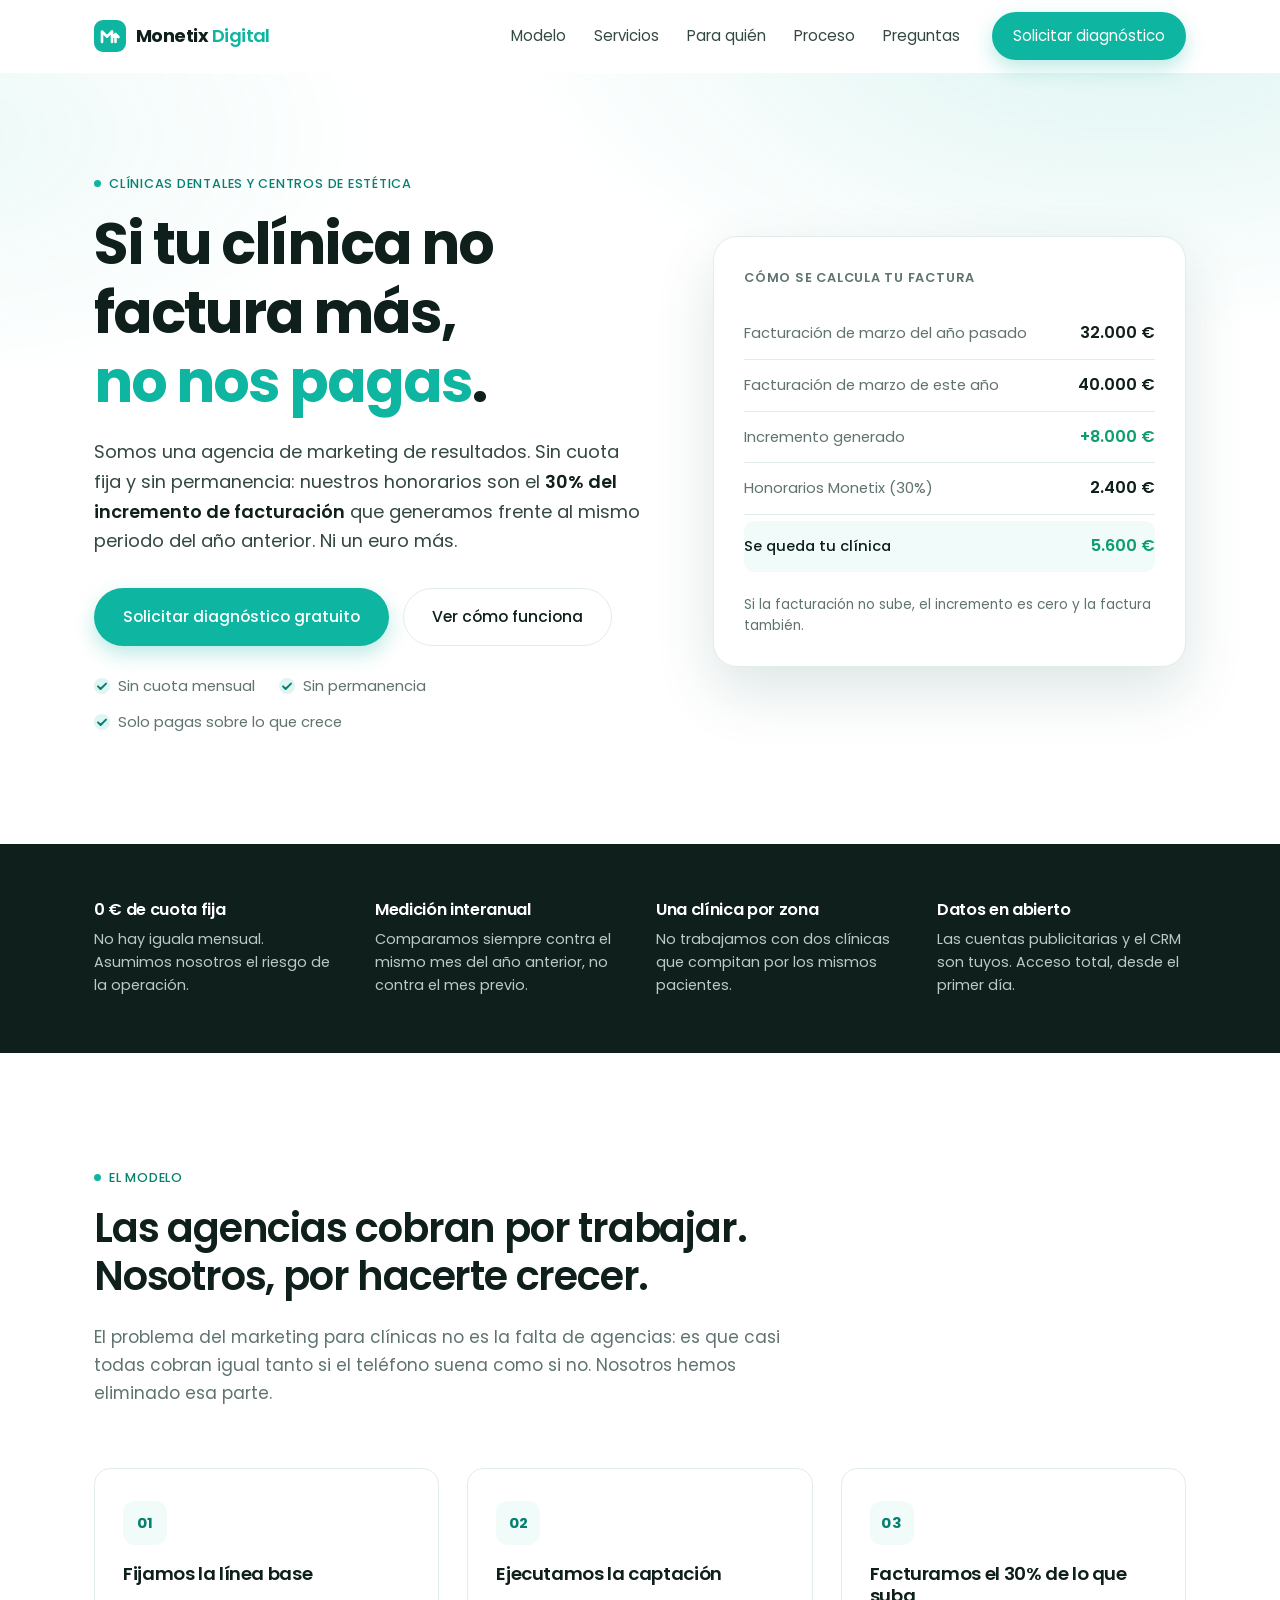
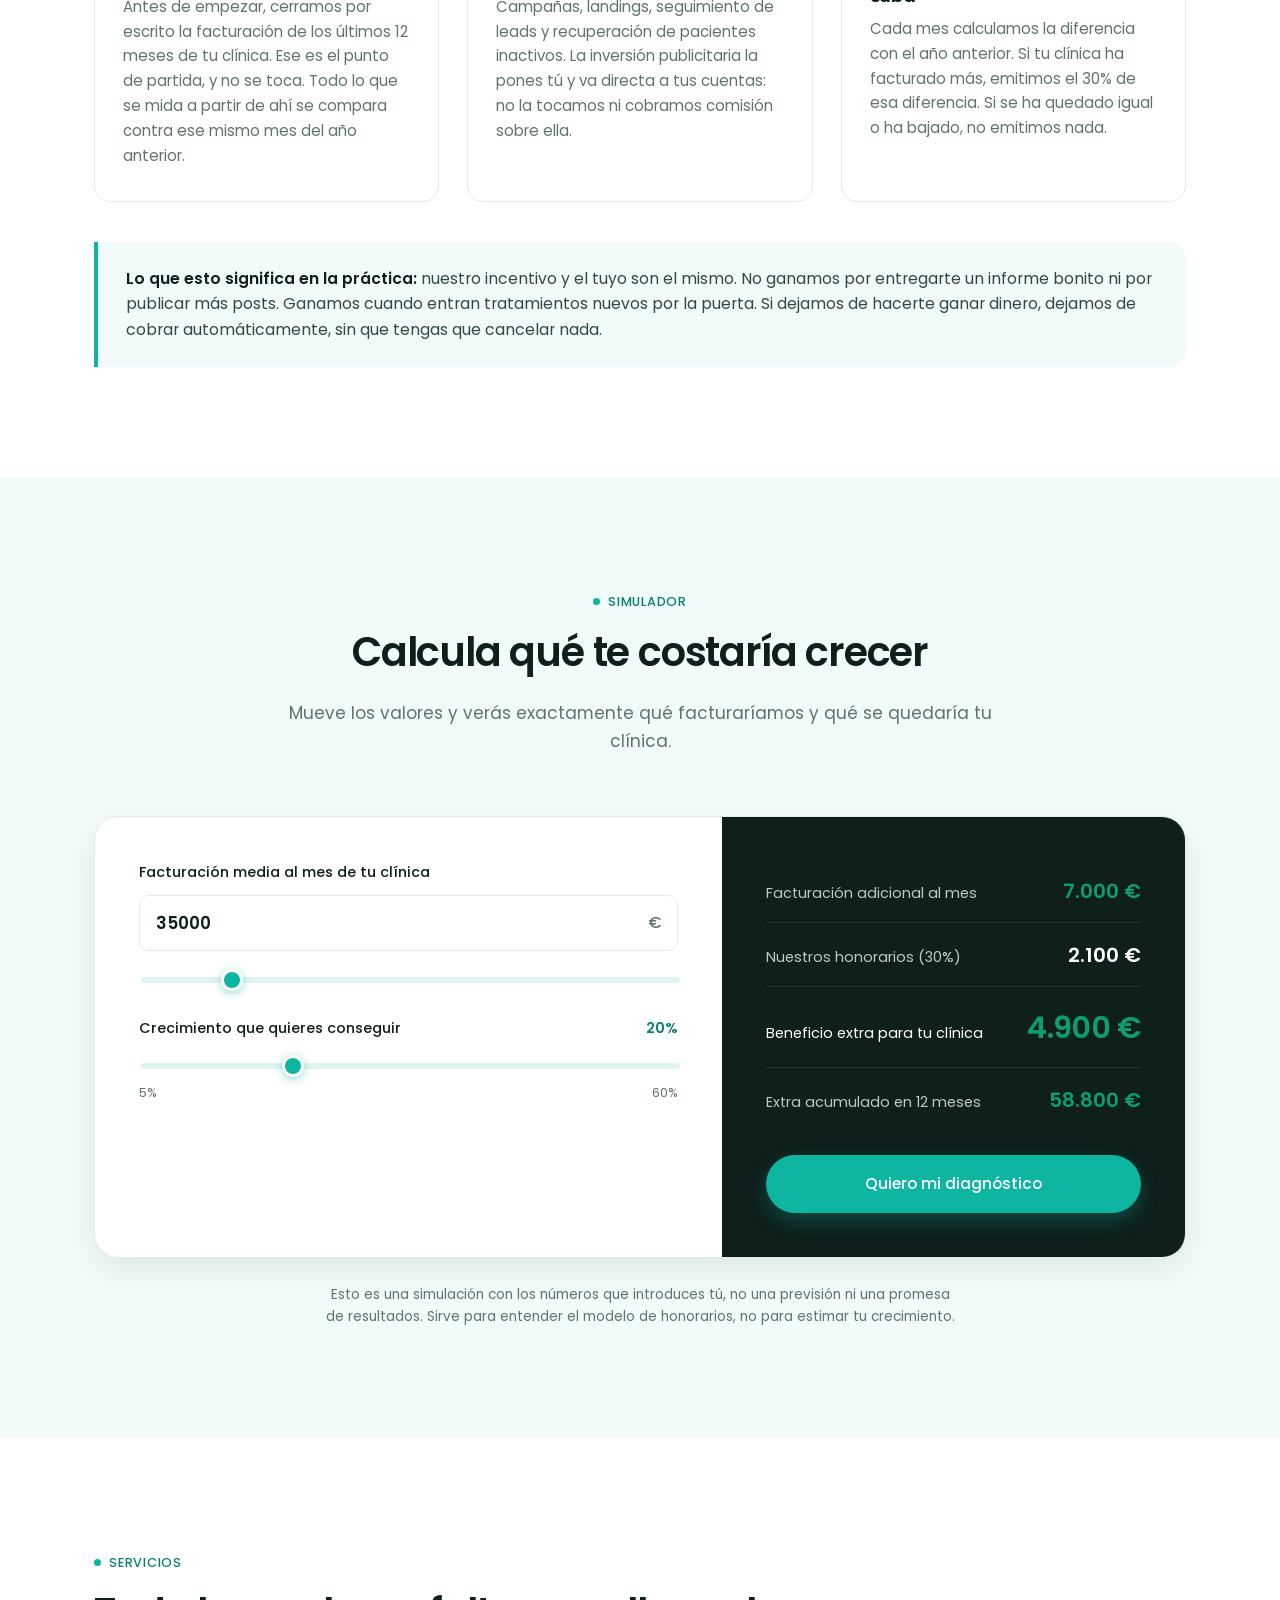
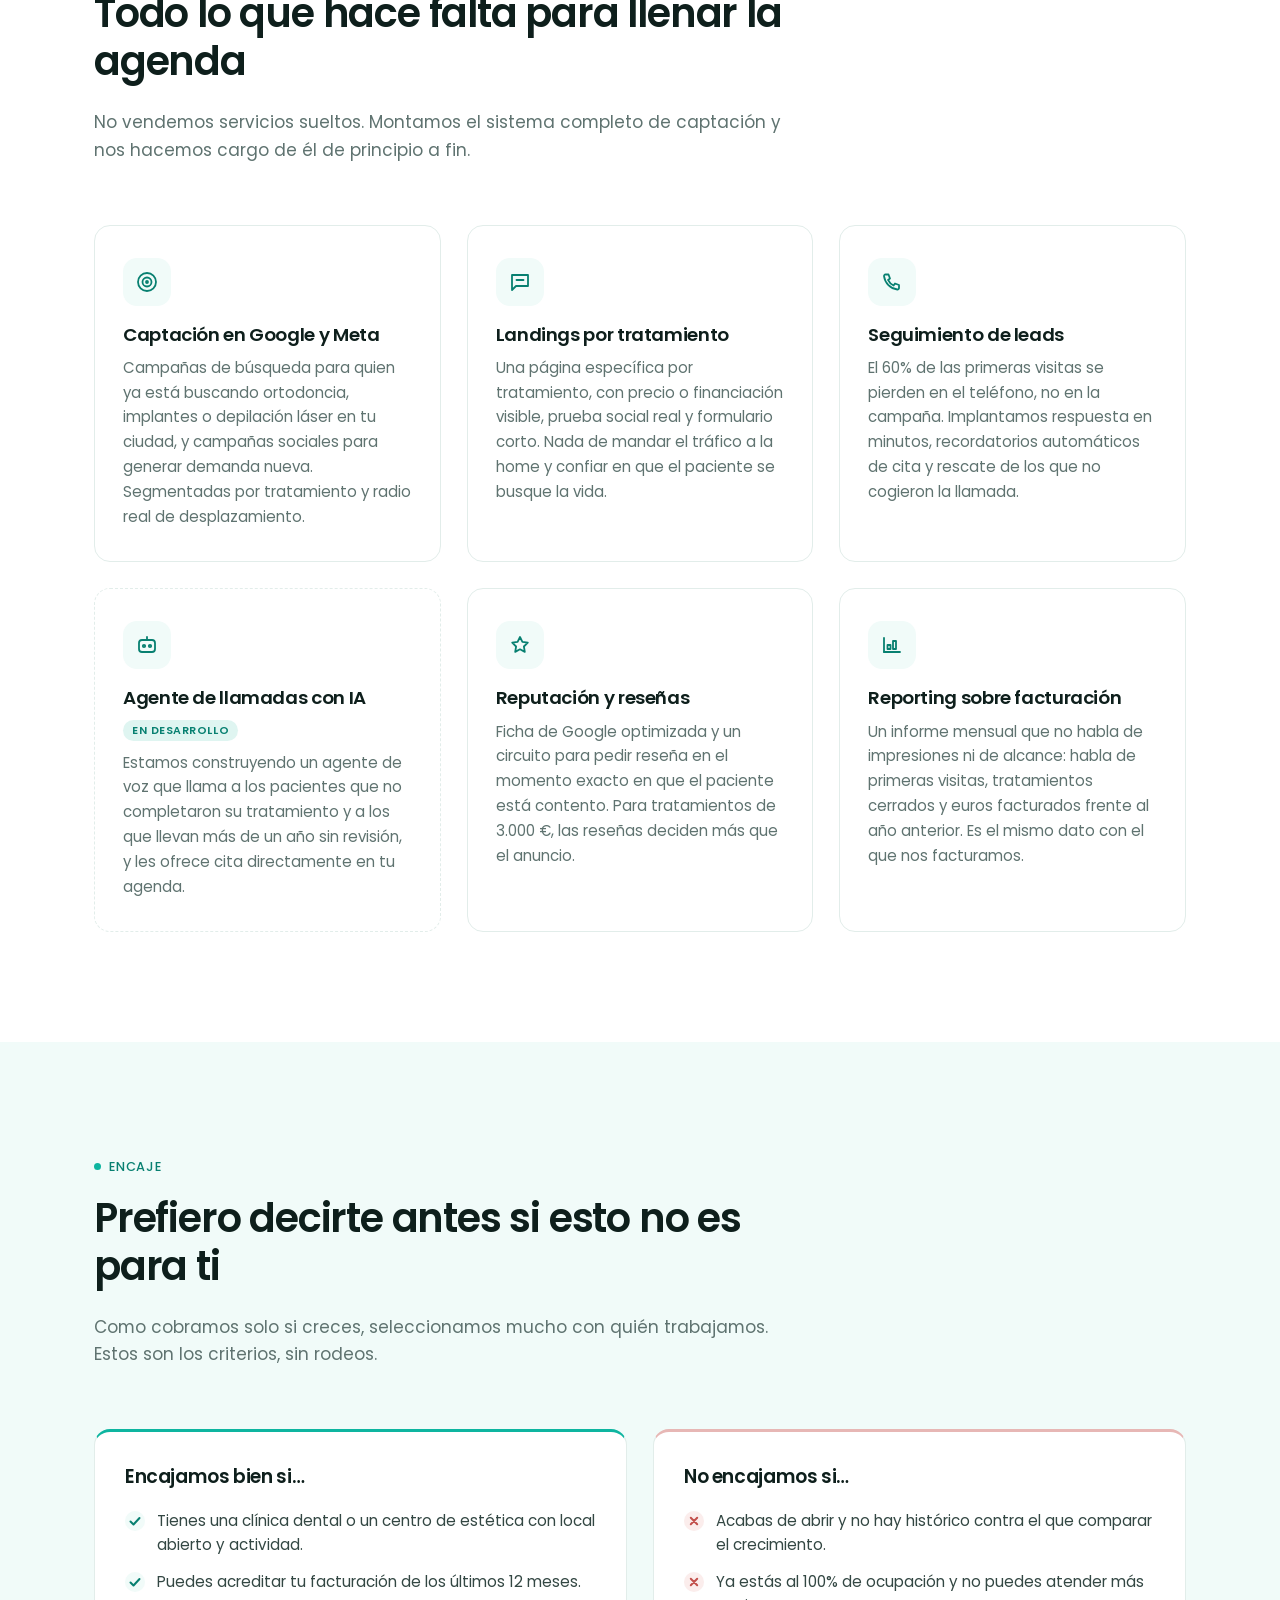
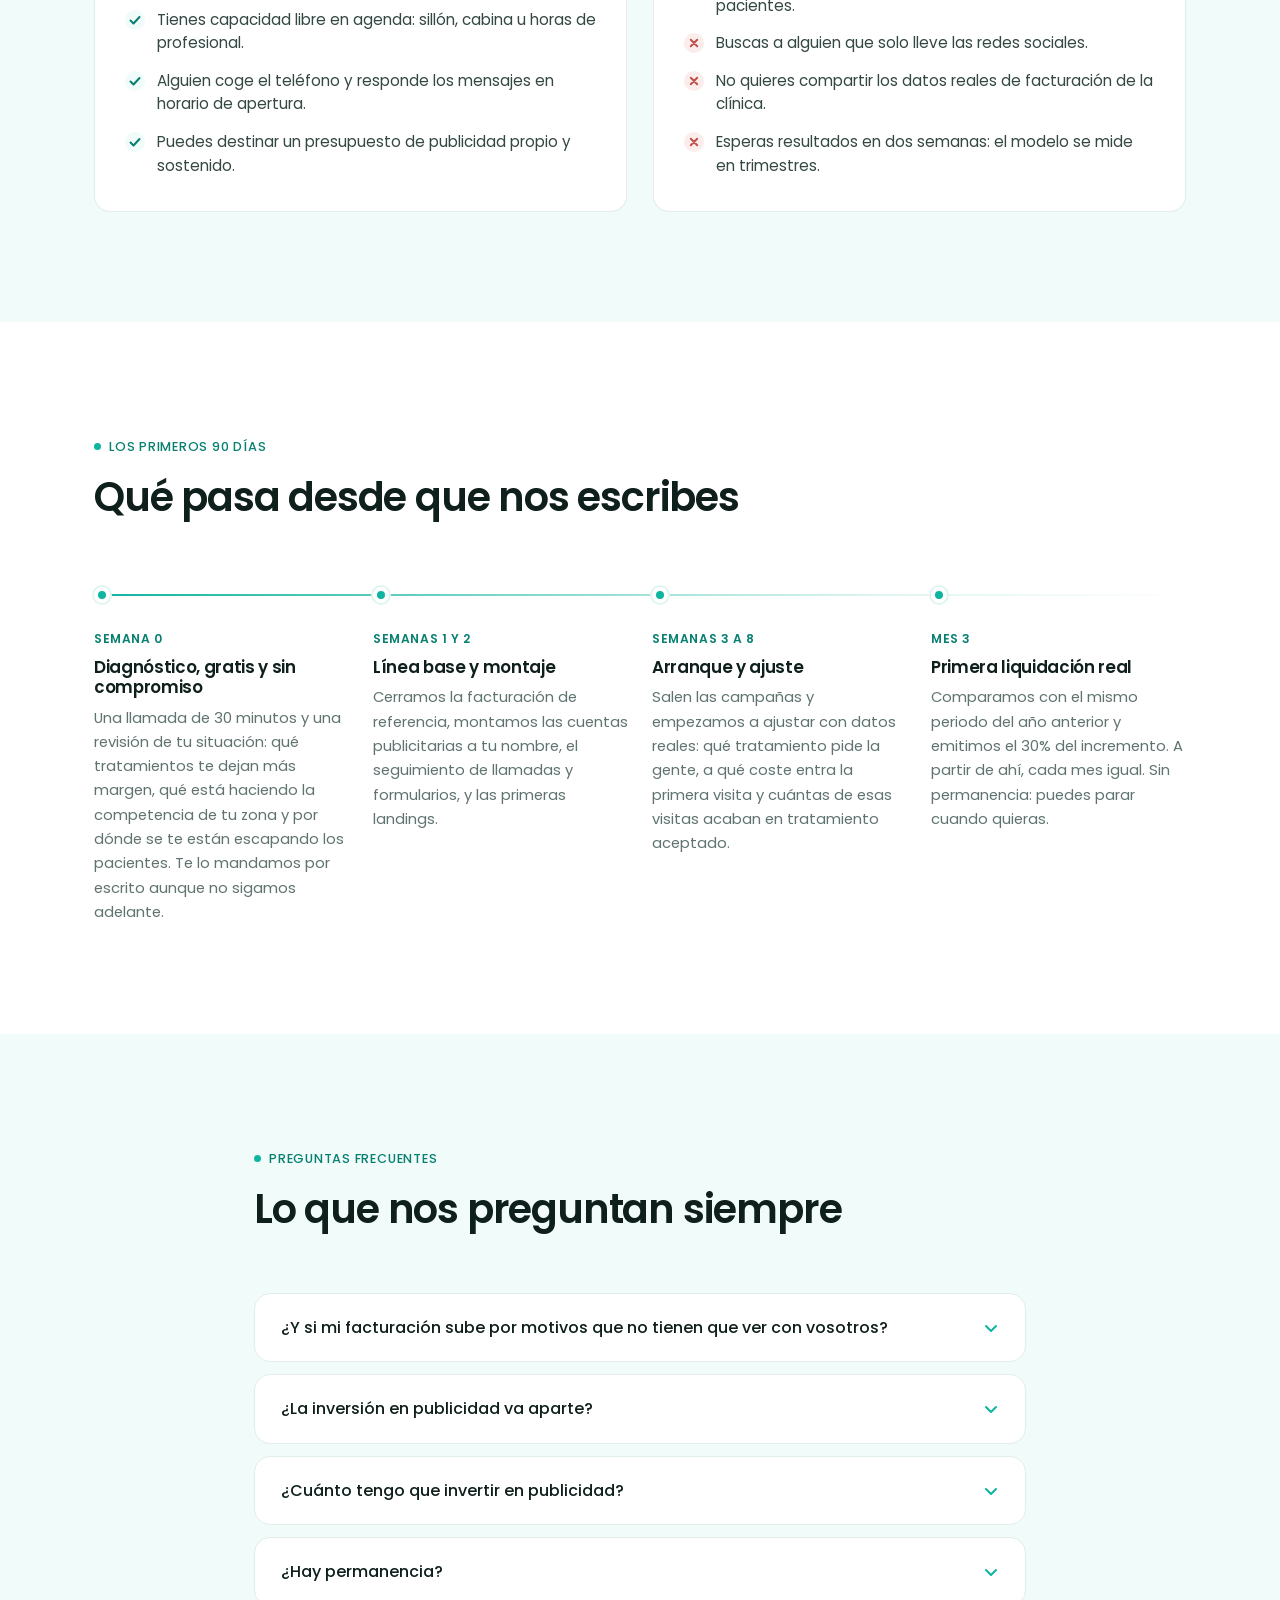
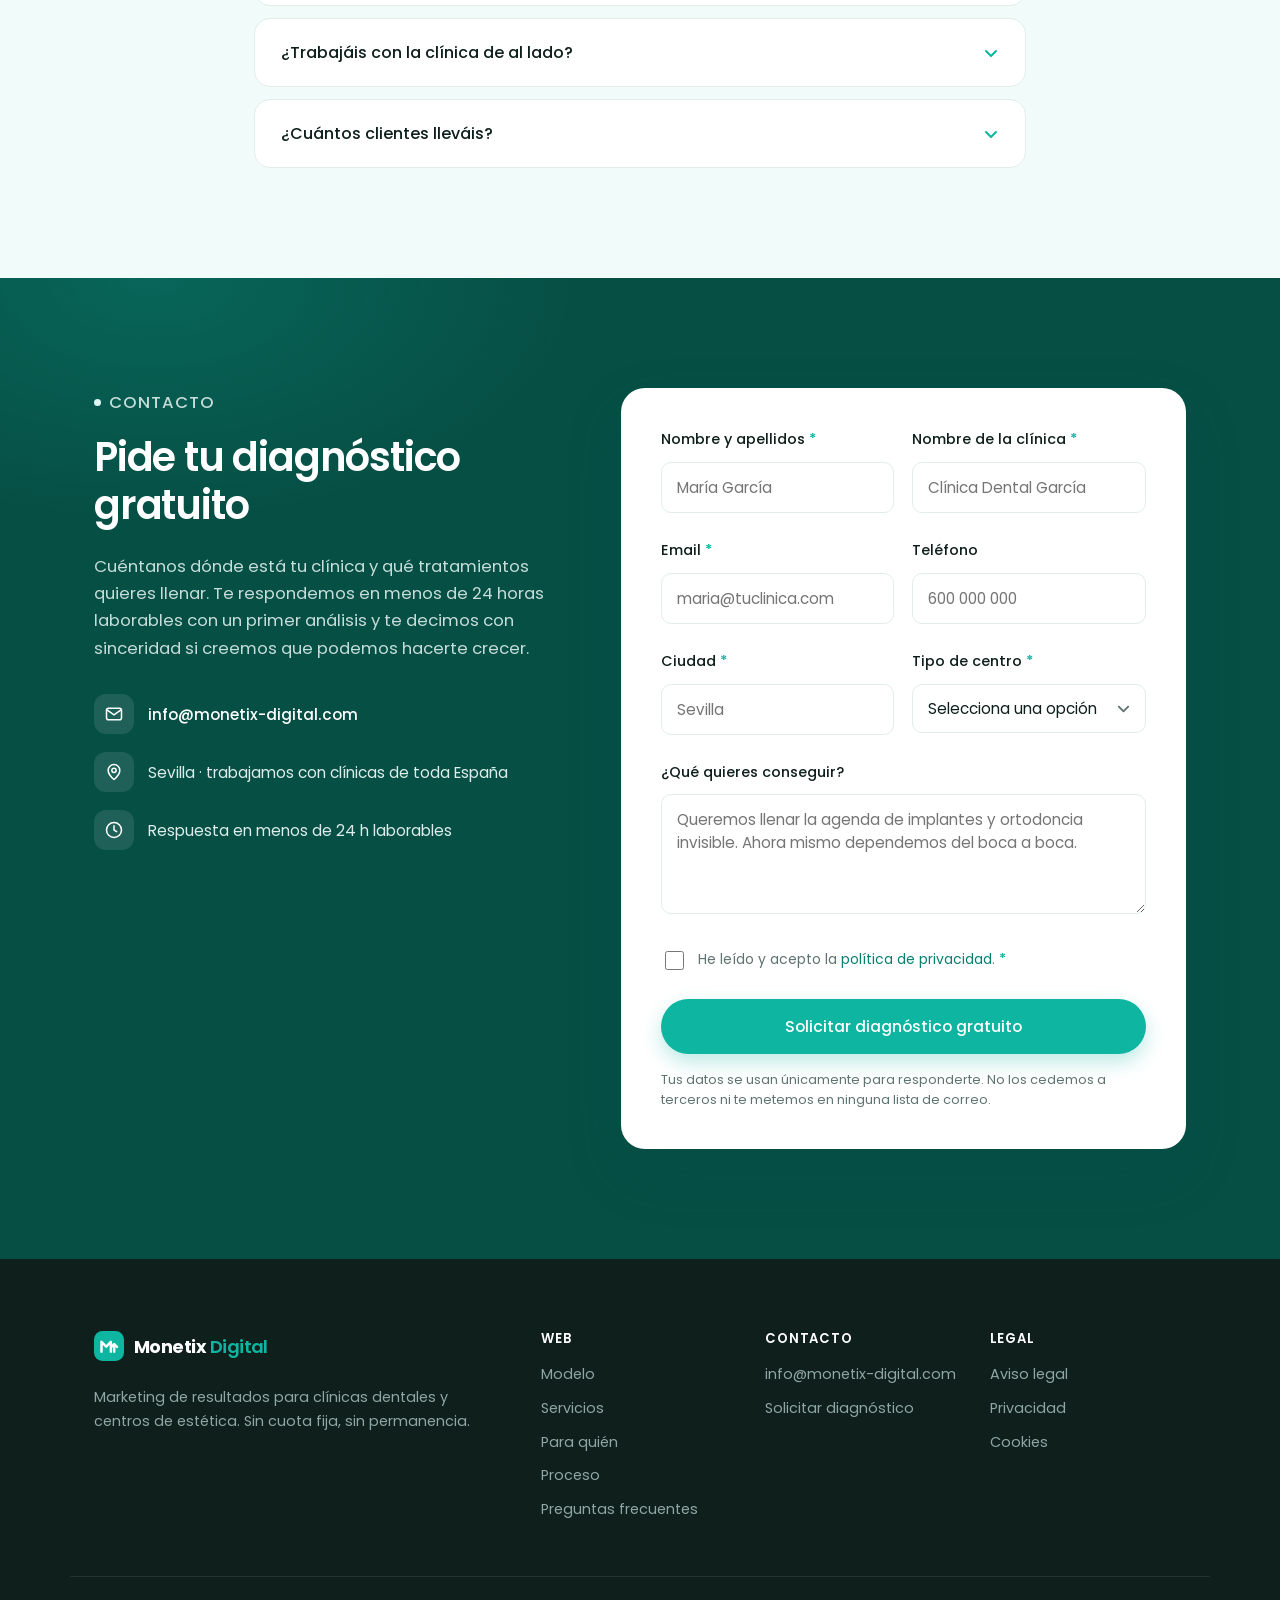
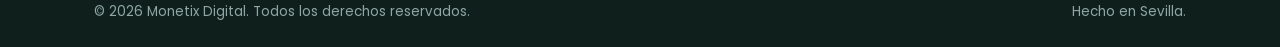
==== commit f9484d10: "Cambiar el dominio a monetix-digital.com y el contacto a info@ El dominio real del hosting lleva gui" ====
--- a/index.html
+++ b/index.html
@@ -6,7 +6,7 @@
 <title>Monetix Digital | Marketing de resultados para clínicas dentales y estética</title>
 <meta name="description" content="Agencia de performance para clínicas dentales y centros de estética. Sin cuota fija y sin permanencia: cobramos el 30% del incremento de facturación que generamos. Si no creces, no pagas.">
 <meta name="theme-color" content="#0EB5A0">
-<link rel="canonical" href="https://monetixdigital.com/">
+<link rel="canonical" href="https://monetix-digital.com/">
 <link rel="icon" href="assets/img/favicon.svg" type="image/svg+xml">
 <link rel="apple-touch-icon" href="assets/img/favicon.svg">
 
@@ -15,8 +15,8 @@
 <meta property="og:site_name" content="Monetix Digital">
 <meta property="og:title" content="Monetix Digital | Marketing de resultados para clínicas dentales y estética">
 <meta property="og:description" content="Sin cuota fija y sin permanencia: cobramos el 30% del incremento de facturación que generamos. Si no creces, no pagas.">
-<meta property="og:url" content="https://monetixdigital.com/">
-<meta property="og:image" content="https://monetixdigital.com/assets/img/og-image.svg">
+<meta property="og:url" content="https://monetix-digital.com/">
+<meta property="og:image" content="https://monetix-digital.com/assets/img/og-image.svg">
 <meta name="twitter:card" content="summary_large_image">
 
 <link rel="preload" href="assets/fonts/poppins-latin-400.woff2" as="font" type="font/woff2" crossorigin>
@@ -30,8 +30,8 @@
   "@type": "ProfessionalService",
   "name": "Monetix Digital",
   "description": "Agencia de marketing de resultados para clínicas dentales y centros de estética. Sin cuota fija: honorarios del 30% sobre el incremento de facturación interanual.",
-  "url": "https://monetixdigital.com/",
-  "email": "hola@monetixdigital.com",
+  "url": "https://monetix-digital.com/",
+  "email": "info@monetix-digital.com",
   "areaServed": "ES",
   "serviceType": "Marketing de resultados para el sector salud y estética",
   "priceRange": "Sin cuota fija. 30% del incremento de facturación interanual."
@@ -506,7 +506,7 @@
             <span aria-hidden="true">
               <svg viewBox="0 0 24 24" fill="none" stroke="currentColor" stroke-width="1.8" stroke-linecap="round" stroke-linejoin="round"><rect x="3" y="5" width="18" height="14" rx="2.5"/><path d="m3.5 7 8.5 6 8.5-6"/></svg>
             </span>
-            <a href="mailto:hola@monetixdigital.com">hola@monetixdigital.com</a>
+            <a href="mailto:info@monetix-digital.com">info@monetix-digital.com</a>
           </li>
           <li>
             <span aria-hidden="true">
@@ -625,7 +625,7 @@
       </div>
       <div>
         <h4>Contacto</h4>
-        <a href="mailto:hola@monetixdigital.com">hola@monetixdigital.com</a>
+        <a href="mailto:info@monetix-digital.com">info@monetix-digital.com</a>
         <a href="#contacto">Solicitar diagnóstico</a>
       </div>
       <div>
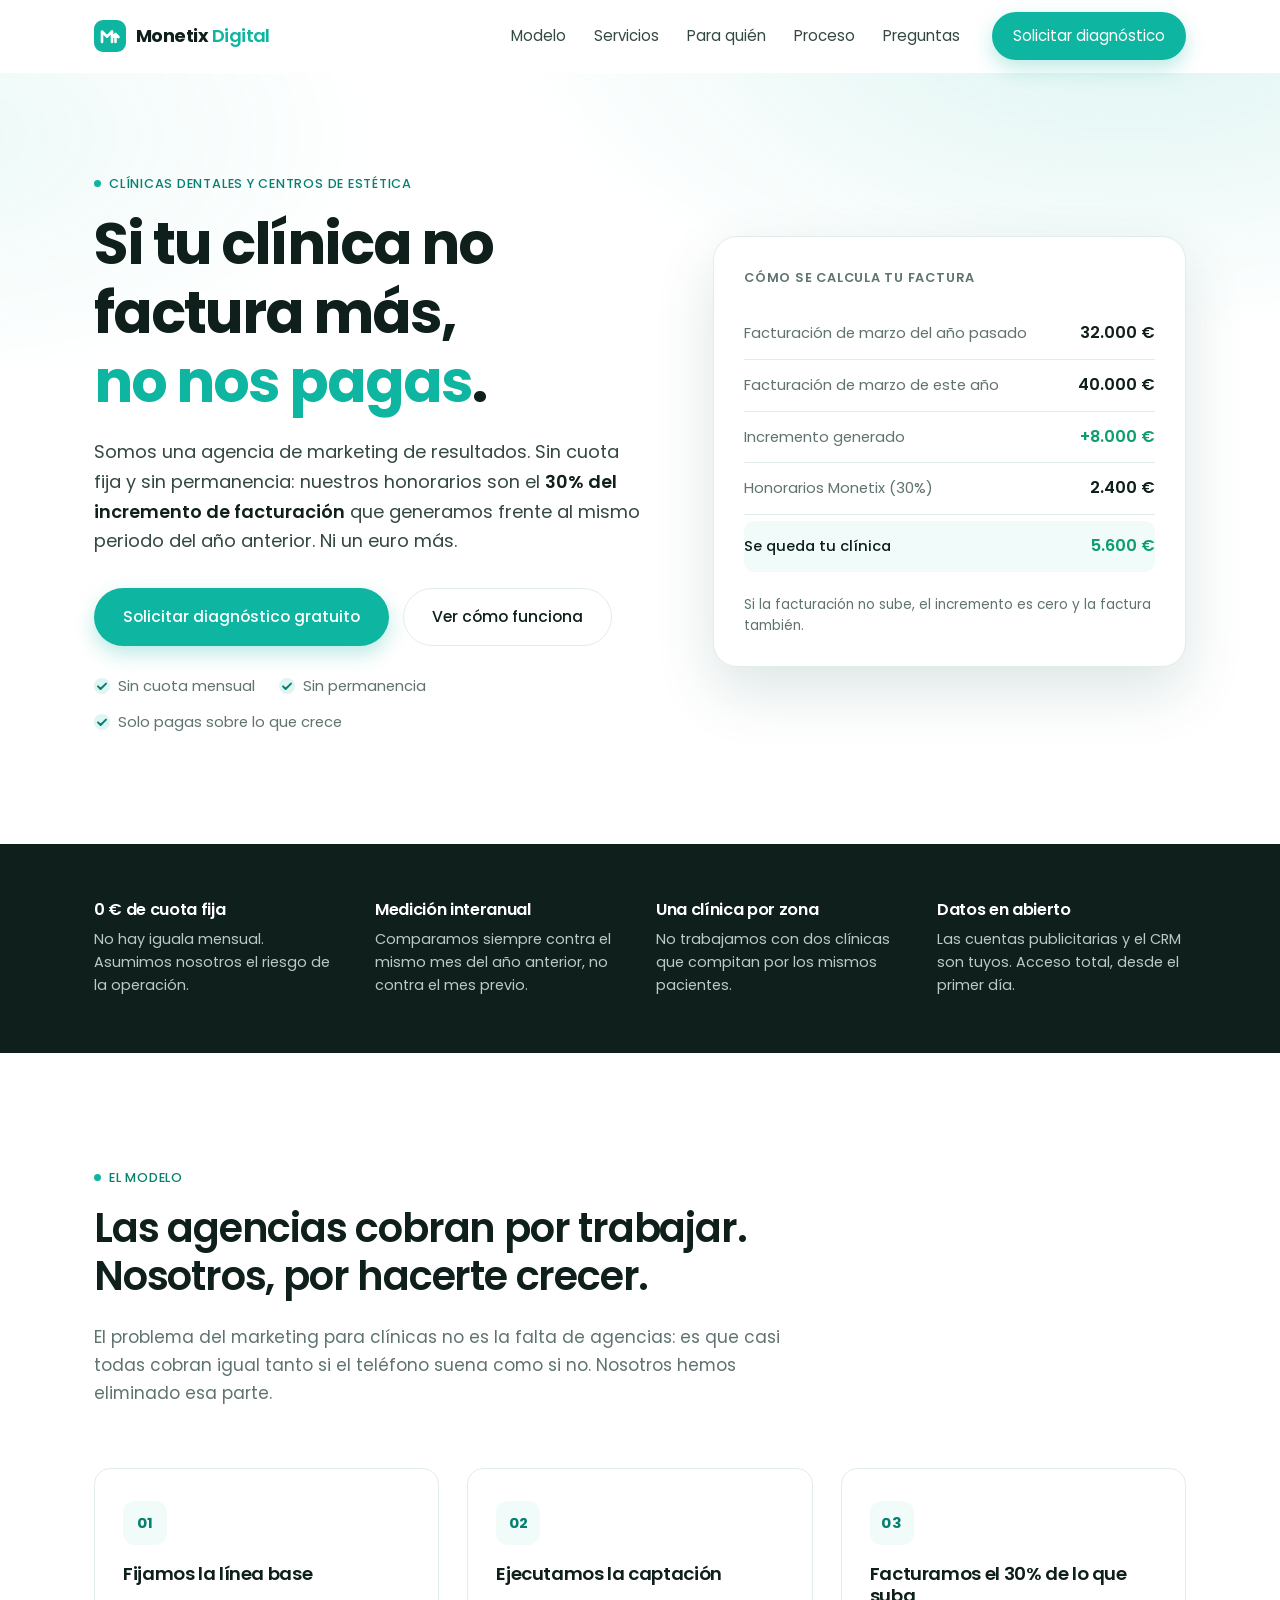
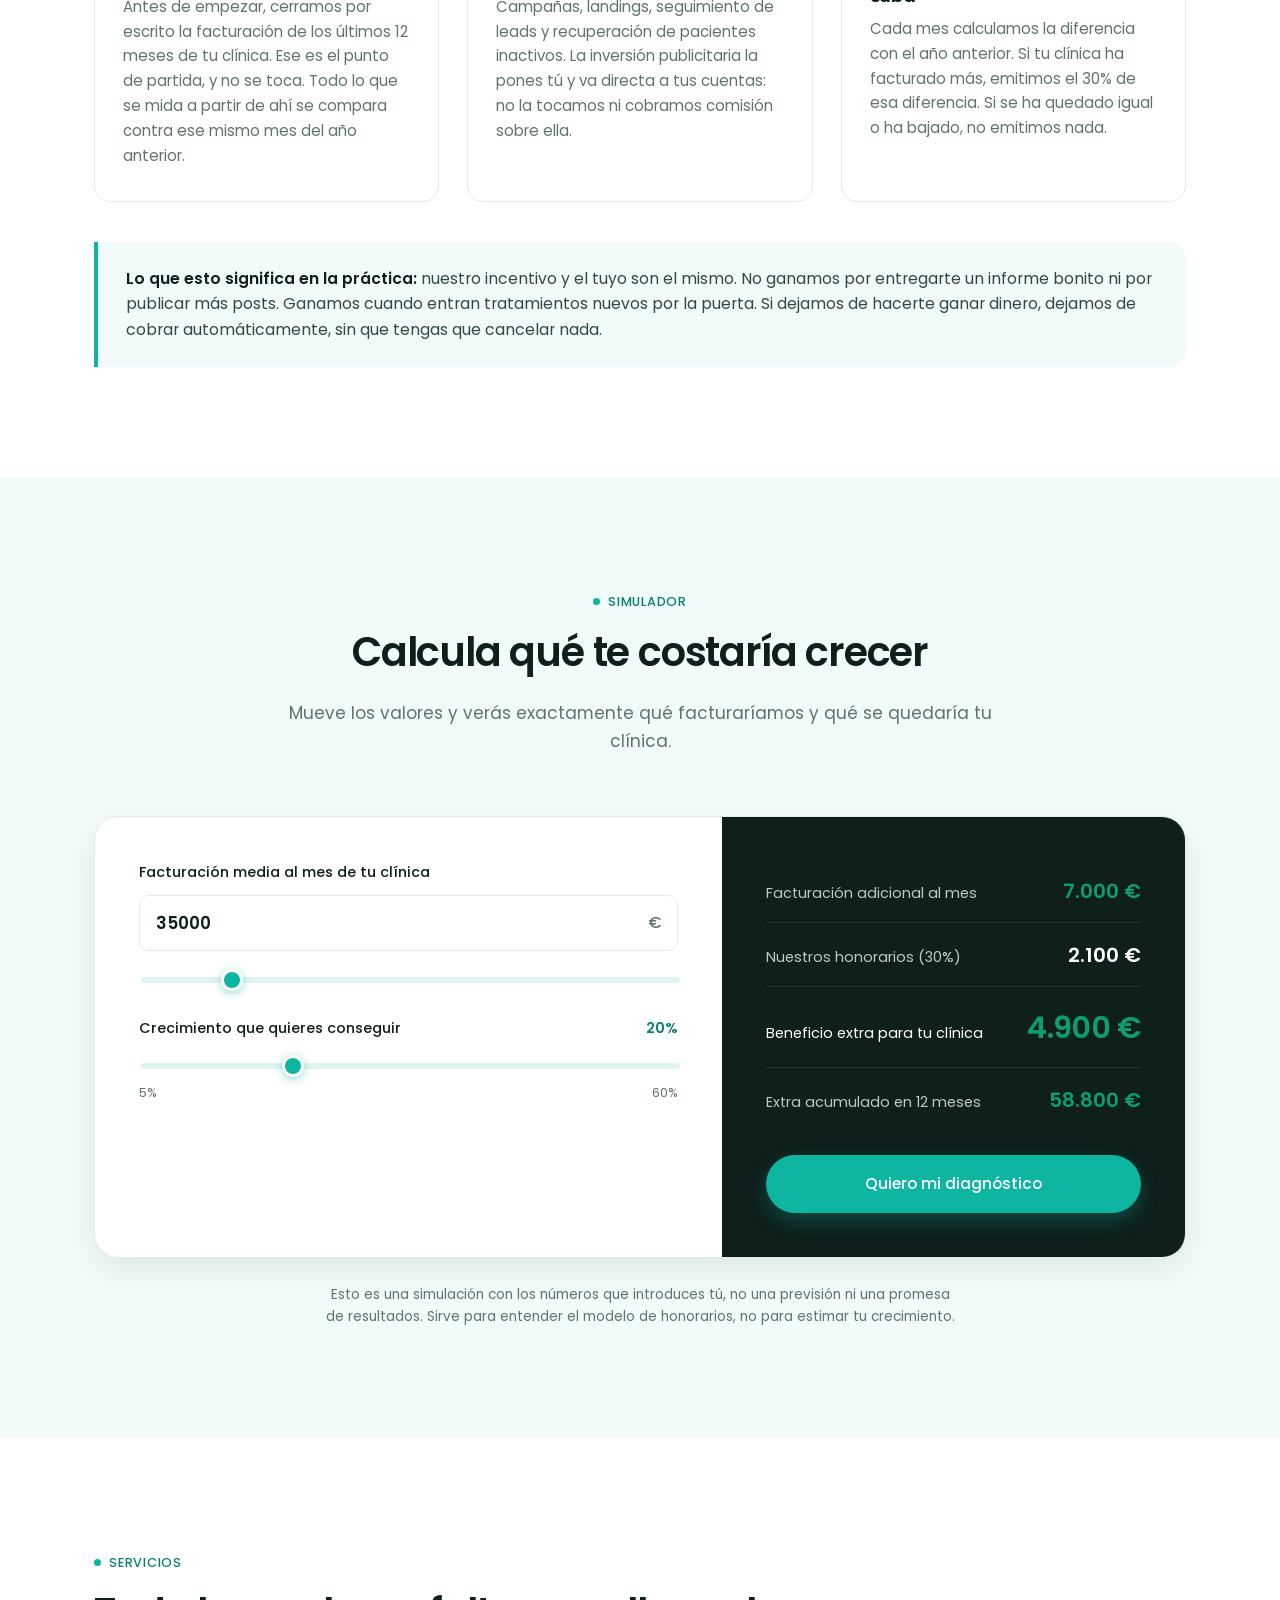
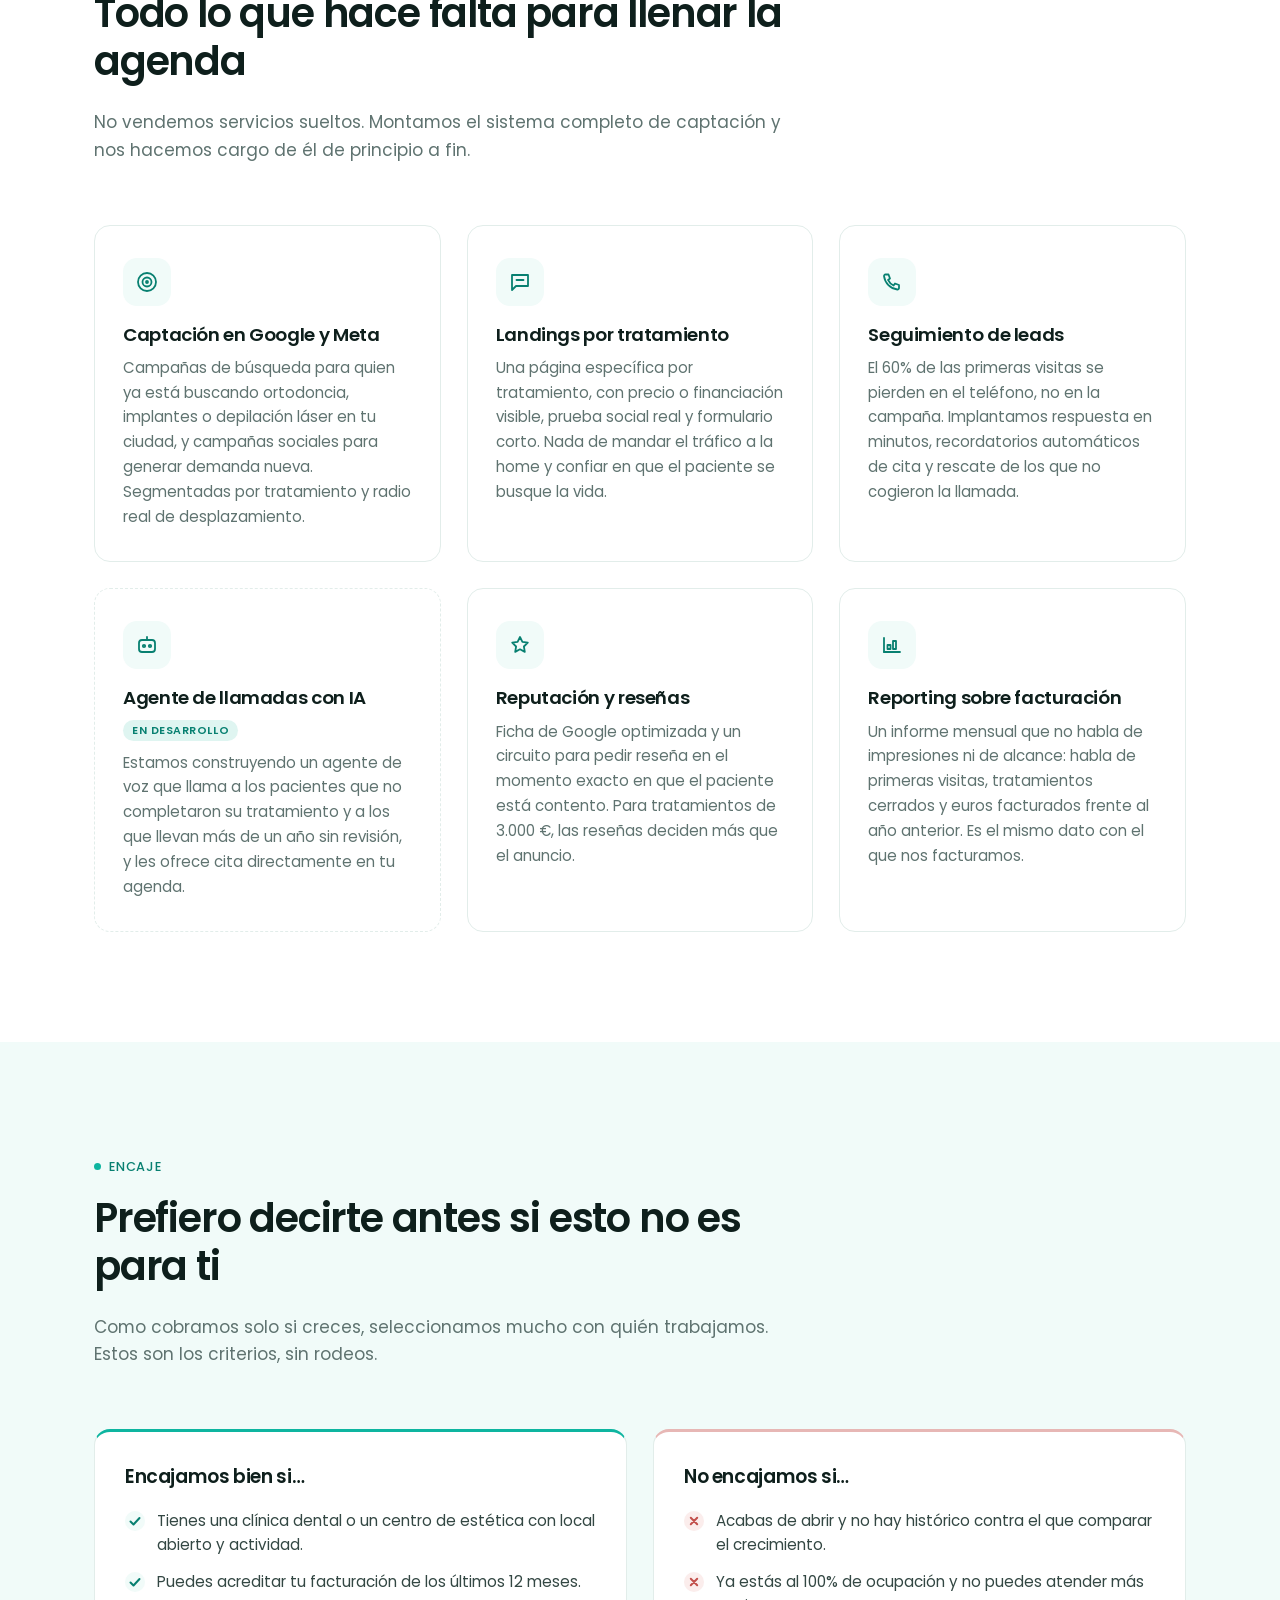
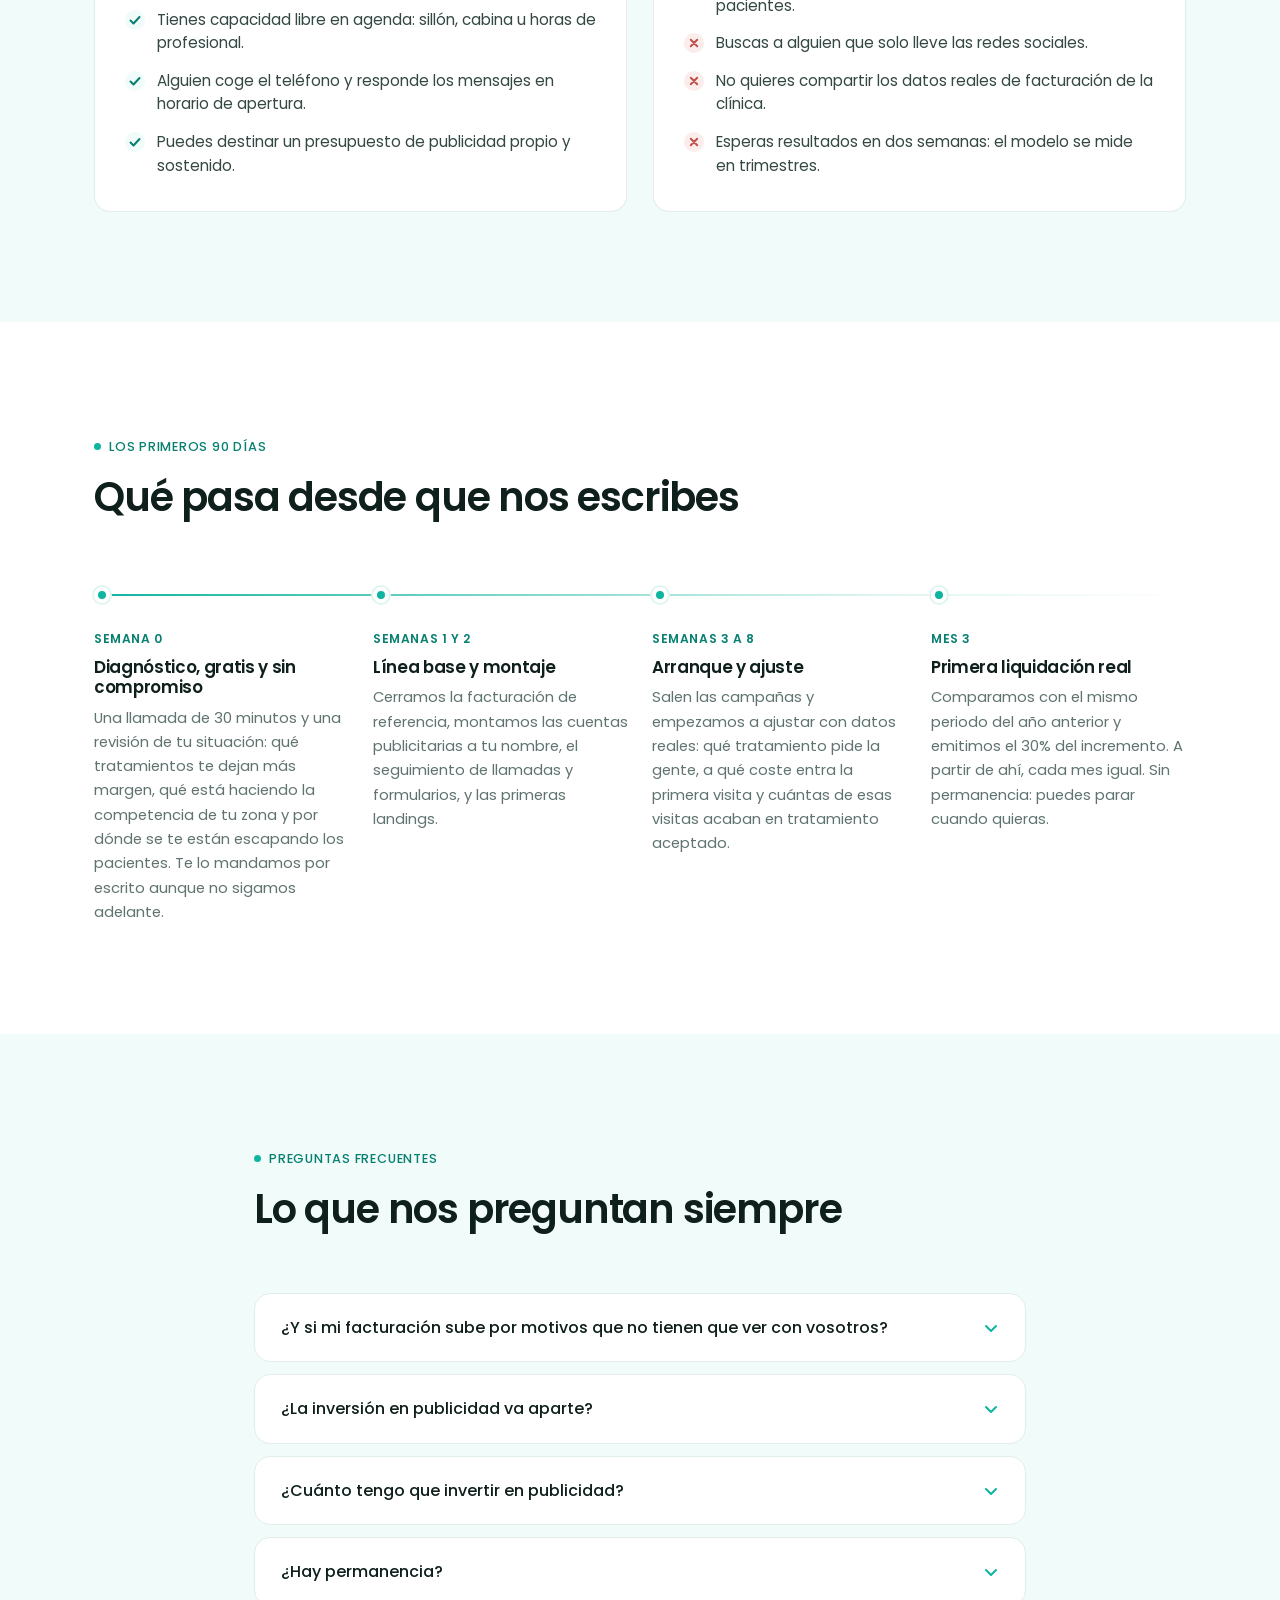
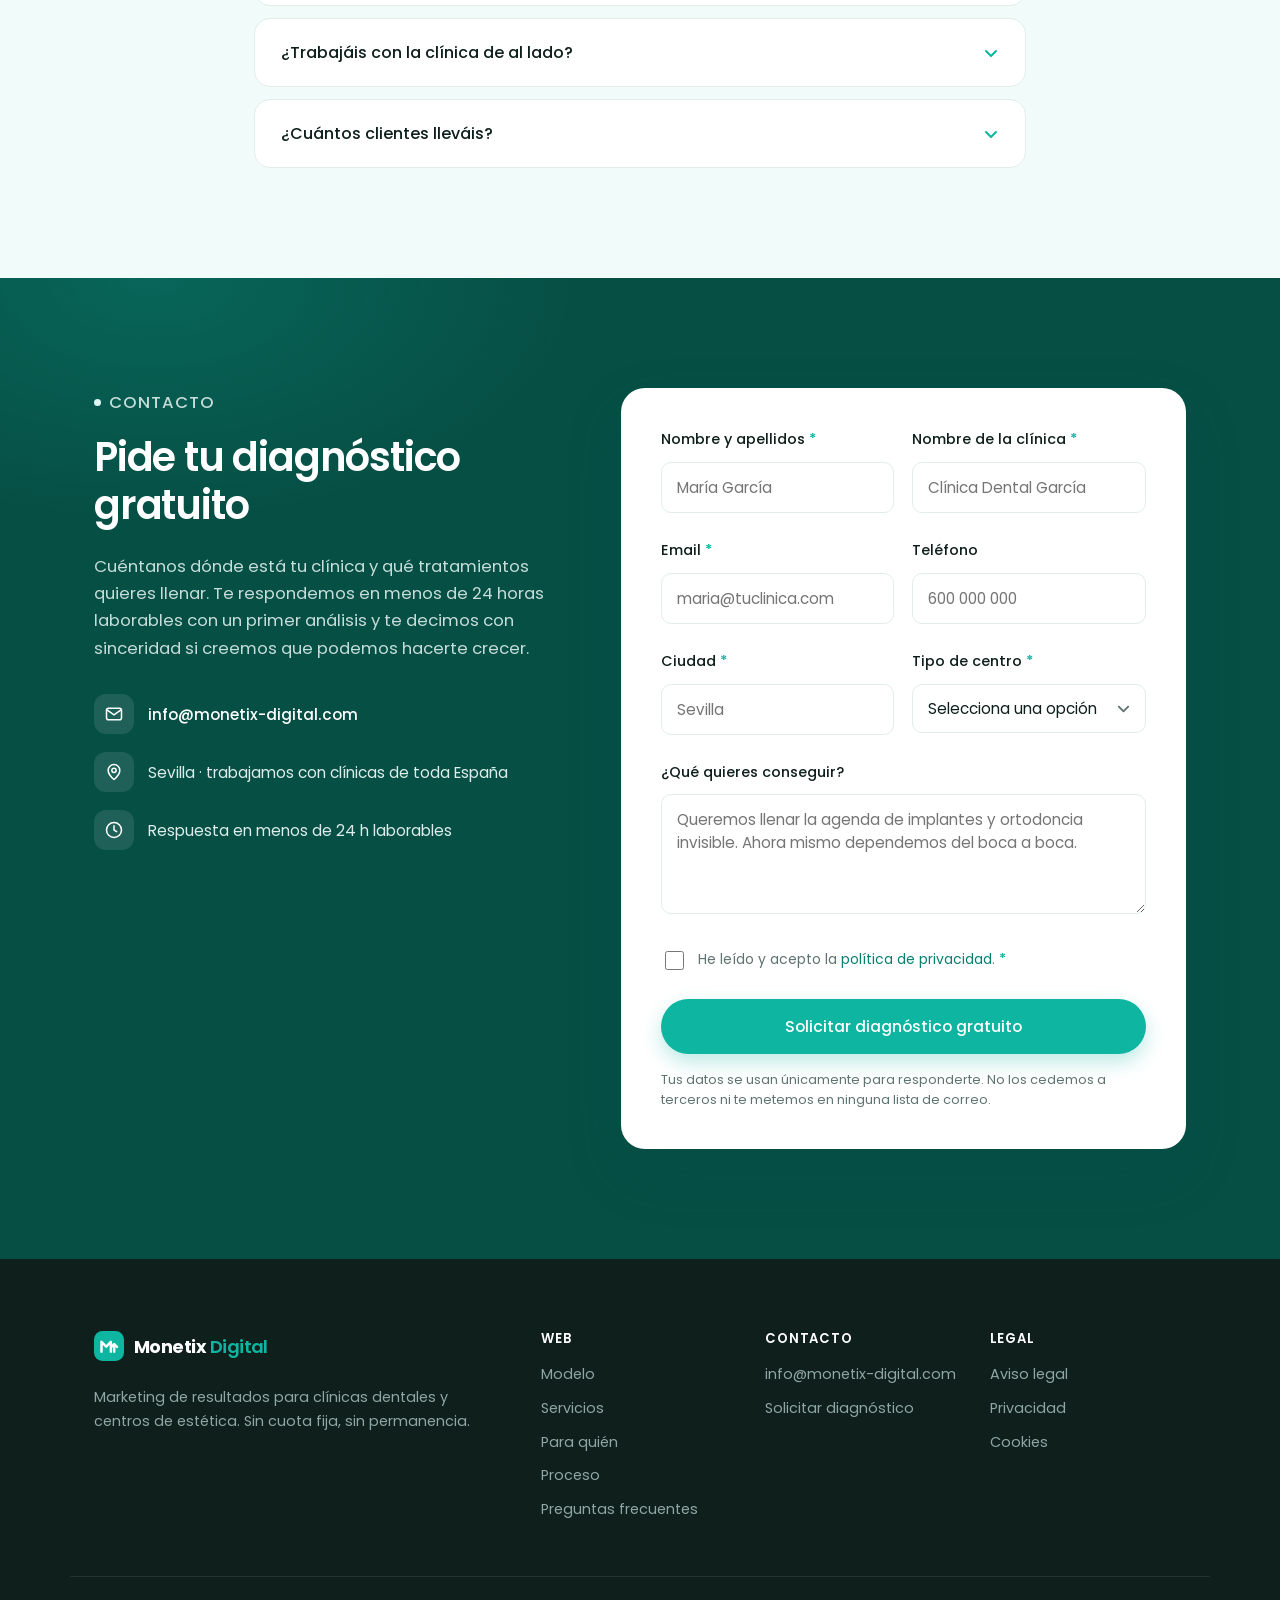
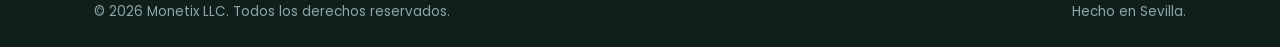
==== commit 054c327e: "Completar los datos societarios en las páginas legales Se rellenan los datos identificativos de la s" ====
--- a/index.html
+++ b/index.html
@@ -29,9 +29,18 @@
   "@context": "https://schema.org",
   "@type": "ProfessionalService",
   "name": "Monetix Digital",
+  "legalName": "Monetix LLC",
   "description": "Agencia de marketing de resultados para clínicas dentales y centros de estética. Sin cuota fija: honorarios del 30% sobre el incremento de facturación interanual.",
   "url": "https://monetix-digital.com/",
   "email": "info@monetix-digital.com",
+  "address": {
+    "@type": "PostalAddress",
+    "streetAddress": "412 W 7th St",
+    "addressLocality": "Clovis",
+    "addressRegion": "NM",
+    "postalCode": "88101",
+    "addressCountry": "US"
+  },
   "areaServed": "ES",
   "serviceType": "Marketing de resultados para el sector salud y estética",
   "priceRange": "Sin cuota fija. 30% del incremento de facturación interanual."
@@ -637,7 +646,7 @@
     </nav>
   </div>
   <div class="container footer__bottom">
-    <p>&copy; <span id="year">2026</span> Monetix Digital. Todos los derechos reservados.</p>
+    <p>&copy; <span id="year">2026</span> Monetix LLC. Todos los derechos reservados.</p>
     <p>Hecho en Sevilla.</p>
   </div>
 </footer>
